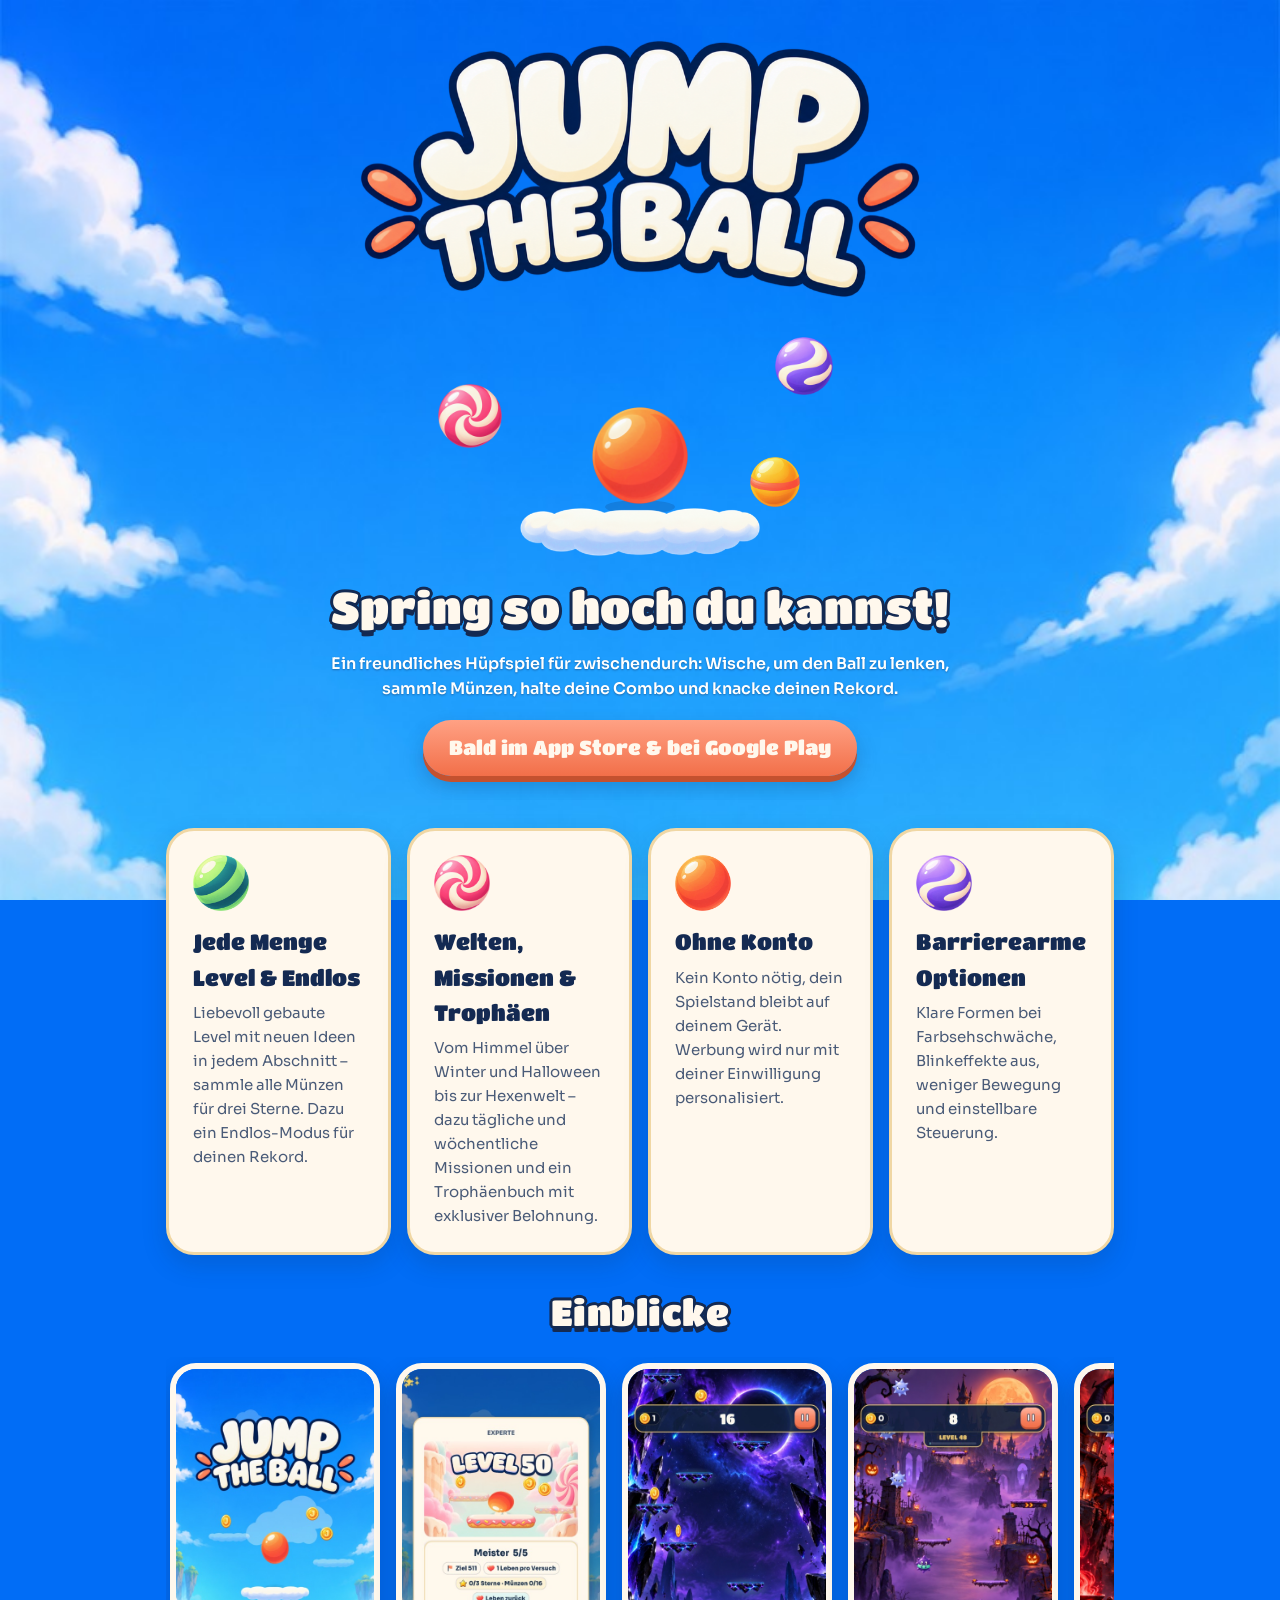
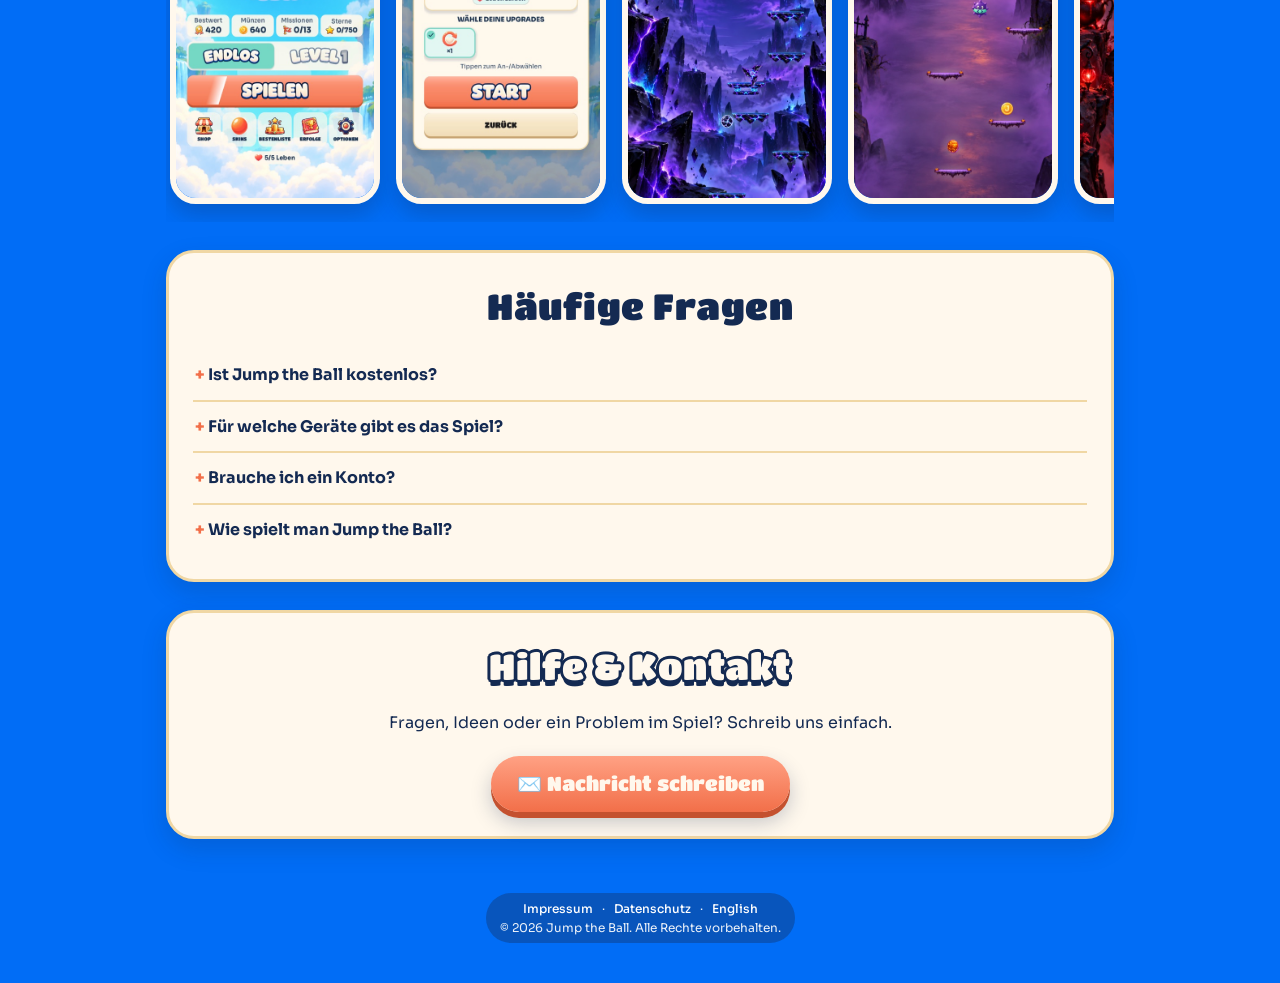
==== index.html @ e39ec304 "Hero zurück auf den bisherigen Aufbau (zentriert, springender Ball); neue Screenshots bleiben Co-Aut" ====
<!doctype html>
<html lang="de">
<head>
<meta charset="utf-8">
<meta name="viewport" content="width=device-width, initial-scale=1">
<title>Jump the Ball – Hüpfspiel für iPhone &amp; Android</title>
<meta name="description" content="Ein freundliches Hüpfspiel für zwischendurch: Wische, um den Ball zu lenken, sammle Münzen, halte deine Combo und knacke deinen Rekord.">
<link rel="canonical" href="https://jumptheball-game.github.io/">
<link rel="alternate" hreflang="de" href="https://jumptheball-game.github.io/">
<link rel="alternate" hreflang="en" href="https://jumptheball-game.github.io/en.html">
<link rel="alternate" hreflang="x-default" href="https://jumptheball-game.github.io/">
<meta property="og:type" content="website">
<meta property="og:site_name" content="Jump the Ball">
<meta property="og:title" content="Jump the Ball – Hüpfspiel für iPhone &amp; Android">
<meta property="og:description" content="Ein freundliches Hüpfspiel für zwischendurch: Wische, um den Ball zu lenken, sammle Münzen, halte deine Combo und knacke deinen Rekord.">
<meta property="og:url" content="https://jumptheball-game.github.io/">
<meta property="og:image" content="https://jumptheball-game.github.io/assets/img/og.jpg">
<meta property="og:image:width" content="1200">
<meta property="og:image:height" content="630">
<meta property="og:locale" content="de_DE">
<meta name="twitter:card" content="summary_large_image">
<meta name="theme-color" content="#016df6">
<link rel="icon" href="assets/img/app_icon.png?v=f6f01aa8">
<link rel="apple-touch-icon" href="assets/img/app_icon.png?v=f6f01aa8">
<link rel="stylesheet" href="style.css?v=b2a1a119">
<script type="application/ld+json">{"@context": "https://schema.org", "@type": "VideoGame", "name": "Jump the Ball", "url": "https://jumptheball-game.github.io/", "description": "Ein freundliches Hüpfspiel für zwischendurch: Wische, um den Ball zu lenken, sammle Münzen, halte deine Combo und knacke deinen Rekord.", "genre": ["Arcade", "Casual"], "gamePlatform": ["iOS", "Android"], "operatingSystem": "iOS, Android", "applicationCategory": "GameApplication", "inLanguage": ["de", "en"], "image": "https://jumptheball-game.github.io/assets/img/og.jpg", "screenshot": ["https://jumptheball-game.github.io/assets/img/shot_menu_de.jpg", "https://jumptheball-game.github.io/assets/img/shot_level50_de.jpg", "https://jumptheball-game.github.io/assets/img/shot_eclipse.jpg", "https://jumptheball-game.github.io/assets/img/shot_halloween.jpg"], "author": {"@type": "Person", "name": "Leonardo Kubina"}, "publisher": {"@type": "Organization", "name": "LKBX Design"}}</script>
</head>
<body>
<header class="hero wrap">
  <h1 class="logo-h1"><img class="logo" src="assets/img/logo.png?v=65925273" alt="Jump the Ball – Hüpfspiel für iPhone und Android" width="1774" height="887"></h1>
  <div class="stage" aria-hidden="true">
    <img class="side a" src="assets/img/ball_candy_swirl.png?v=4b911b70" alt="">
    <img class="side b" src="assets/img/ball_violet_trail.png?v=2c72253e" alt="">
    <img class="side c" src="assets/img/ball_amber_pulse.png?v=ecb5bb89" alt="">
    <div class="shadow"></div>
    <img class="cloud" src="assets/img/cloud.png?v=0c17f3fc" alt="">
    <img class="ball" src="assets/img/ball_main.png?v=ab202310" alt="">
  </div>
  <p class="title tagline">Spring so hoch du kannst!</p>
  <p class="lead">Ein freundliches Hüpfspiel für zwischendurch: Wische, um den Ball zu lenken, sammle Münzen, halte deine Combo und knacke deinen Rekord.</p>
  <span class="pill">Bald im App Store & bei Google Play</span>
</header>
<main class="wrap">
  <section class="grid"><div class="card feature"><img src="assets/img/ball_lime_stripe.png?v=39ee6ec3" alt=""><h3>Jede Menge Level &amp; Endlos</h3><p>Liebevoll gebaute Level mit neuen Ideen in jedem Abschnitt – sammle alle Münzen für drei Sterne. Dazu ein Endlos-Modus für deinen Rekord.</p></div>
<div class="card feature"><img src="assets/img/ball_candy_swirl.png?v=4b911b70" alt=""><h3>Welten, Missionen &amp; Trophäen</h3><p>Vom Himmel über Winter und Halloween bis zur Hexenwelt – dazu tägliche und wöchentliche Missionen und ein Trophäenbuch mit exklusiver Belohnung.</p></div>
<div class="card feature"><img src="assets/img/ball_main.png?v=ab202310" alt=""><h3>Ohne Konto</h3><p>Kein Konto nötig, dein Spielstand bleibt auf deinem Gerät. Werbung wird nur mit deiner Einwilligung personalisiert.</p></div>
<div class="card feature"><img src="assets/img/ball_violet_trail.png?v=2c72253e" alt=""><h3>Barrierearme Optionen</h3><p>Klare Formen bei Farbsehschwäche, Blinkeffekte aus, weniger Bewegung und einstellbare Steuerung.</p></div></section>
  <section>
    <h2 class="title section">Einblicke</h2>
    <div class="shots"><img src="assets/img/shot_menu_de.jpg?v=75be73e0" alt="Hauptmenü von Jump the Ball" width="600" height="1300" loading="lazy"><img src="assets/img/shot_level50_de.jpg?v=a298b278" alt="Levelstart von Level 50" width="600" height="1300" loading="lazy"><img src="assets/img/shot_eclipse.jpg?v=4fc7c97d" alt="Spielszene in der exklusiven Welt Eclipse Rift" width="600" height="1300" loading="lazy"><img src="assets/img/shot_halloween.jpg?v=01b32ede" alt="Spielszene in der Halloween-Welt" width="600" height="1300" loading="lazy"><img src="assets/img/shot_witches.jpg?v=4be6900a" alt="Spielszene in der roten Hexenwelt" width="600" height="1300" loading="lazy"><img src="assets/img/shot_winter.jpg?v=556f3ed7" alt="Spielszene in der Winterwelt" width="600" height="1300" loading="lazy"><img src="assets/img/shot_undead.jpg?v=ad8ba535" alt="Spielszene in der Untoten-Welt" width="600" height="1300" loading="lazy"><img src="assets/img/shot_missions.jpg?v=116a3b71" alt="Tägliche Missionen" width="600" height="1300" loading="lazy"><img src="assets/img/shot_logbook.jpg?v=fe67af4b" alt="Level-Logbuch mit Sternen" width="600" height="1300" loading="lazy"><img src="assets/img/shot_guide.jpg?v=48c9ea98" alt="Sprunghilfe markiert die nächste Plattform" width="600" height="1300" loading="lazy"><img src="assets/img/shot_trophies.jpg?v=7757ac87" alt="Trophäenbuch mit Eclipse-Rift-Belohnung" width="600" height="1300" loading="lazy"><img src="assets/img/shot_best_de.jpg?v=6ce18906" alt="Neuer Bestwert nach einer Runde" width="600" height="1300" loading="lazy"><img src="assets/img/shot_shop.jpg?v=553ab821" alt="Shop mit Welten" width="600" height="1300" loading="lazy"></div>
  </section>
  <section class="card faqs">
    <h2 class="title section dark">Häufige Fragen</h2>
    <details class="faq"><summary>Ist Jump the Ball kostenlos?</summary><p>Ja, das Spiel ist kostenlos spielbar. Es enthält Werbung und optionale In-App-Käufe (Münzpakete und „Werbung entfernen“). Alle Welten und Bälle lassen sich auch ohne Echtgeld freispielen.</p></details><details class="faq"><summary>Für welche Geräte gibt es das Spiel?</summary><p>Für iPhone und Android-Smartphones. Jump the Ball erscheint bald im App Store und bei Google Play.</p></details><details class="faq"><summary>Brauche ich ein Konto?</summary><p>Nein. Du spielst sofort los, dein Spielstand wird nur auf deinem Gerät gespeichert.</p></details><details class="faq"><summary>Wie spielt man Jump the Ball?</summary><p>Der Ball springt von selbst. Wische nach links oder rechts, um ihn zu lenken, sammle Münzen für deine Combo und weiche Hindernissen aus – in 250 Leveln oder im Endlosmodus.</p></details>
  </section>
  <section class="card support">
    <h2 class="title section">Hilfe & Kontakt</h2>
    <p>Fragen, Ideen oder ein Problem im Spiel? Schreib uns einfach.</p><a class="pill mailbtn" href="impressum.html" data-u="ngisedxbkl" data-d="moc.liamg" data-s="Jump the Ball – Support" data-b="Hallo,

mein Anliegen:


Gerät / iOS- oder Android-Version:
Spielversion (Einstellungen):
">✉️ Nachricht schreiben</a><script>document.querySelectorAll('.mailbtn').forEach(function(a){a.addEventListener('click',function(e){e.preventDefault();var r=function(x){return x.split('').reverse().join('')};location.href='mailto:'+r(a.dataset.u)+'@'+r(a.dataset.d)+'?subject='+encodeURIComponent(a.dataset.s)+'&body='+encodeURIComponent(a.dataset.b);});});</script>
  </section>
</main>
<footer><span class="legal-links">
  <a href="impressum.html">Impressum</a> · <a href="datenschutz.html">Datenschutz</a> · <a href="en.html">English</a>
  <br>© 2026 Jump the Ball. Alle Rechte vorbehalten.
</span></footer>
</body>
</html>
---- style.css ----
@font-face { font-family: "Titan One"; src: url("assets/fonts/TitanOne-Regular.ttf") format("truetype"); font-display: swap; }
@font-face { font-family: "Sora"; src: url("assets/fonts/Sora-Variable.ttf") format("truetype"); font-weight: 100 800; font-display: swap; }
:root {
  --navy: #142a52; --navy-soft: #4a5b78; --cream: #fff8ed; --cream-2: #fbefd6;
  --coral: #f26f49; --coral-light: #ffa184; --gold: #f5c542; --mint: #4fc6b0;
  --edge: #f0d7a4; --sky-top: #016df6; --sky-bottom: #31bdfd;
}
* { box-sizing: border-box; }
html { scroll-behavior: smooth; }
body { margin: 0; font-family: "Sora", system-ui, sans-serif; color: var(--navy); line-height: 1.6;
  background: var(--sky-top) url("assets/img/sky.jpg") center top / cover fixed; }
a { color: var(--coral); }
.wrap { max-width: 980px; margin: 0 auto; padding: 0 16px; }
.title { font-family: "Titan One", sans-serif; font-weight: 400; color: var(--cream); letter-spacing: .5px;
  -webkit-text-stroke: 0; text-shadow: 0 3px 0 var(--navy), 3px 0 0 var(--navy), -3px 0 0 var(--navy), 0 -3px 0 var(--navy),
  2px 2px 0 var(--navy), -2px 2px 0 var(--navy), 2px -2px 0 var(--navy), -2px -2px 0 var(--navy), 0 6px 0 var(--navy); }
/* Hero */
.hero { text-align: center; padding: 40px 0 24px; position: relative; overflow: hidden; }
.hero .logo { width: min(560px, 88vw); height: auto; display: block; margin: 0 auto; animation: breathe 4s ease-in-out infinite; }
.stage { position: relative; height: 260px; margin: 8px auto 0; width: min(420px, 90vw); }
.stage .ball { position: absolute; left: 50%; bottom: 62px; width: 96px; margin-left: -48px; animation: bounce .9s cubic-bezier(.3,0,.7,1) infinite alternate; }
.stage .cloud { position: absolute; left: 50%; bottom: 10px; width: 240px; margin-left: -120px; }
.stage .shadow { position: absolute; left: 50%; bottom: 52px; width: 70px; height: 14px; margin-left: -35px; border-radius: 50%; background: rgba(20,42,82,.18); animation: shadow .9s cubic-bezier(.3,0,.7,1) infinite alternate; }
.stage .coin, .stage .side { position: absolute; }
.stage .side.a { left: 2%; top: 30%; width: 64px; animation: float 3.2s ease-in-out infinite; }
.stage .side.b { right: 4%; top: 12%; width: 58px; animation: float 3.8s ease-in-out infinite .6s; }
.stage .side.c { right: 12%; top: 58%; width: 50px; animation: float 3.5s ease-in-out infinite 1.1s; }
.tagline { font-size: clamp(28px, 6vw, 44px); margin: 6px 0 4px; }
.lead { max-width: 620px; margin: 8px auto 18px; color: #fff; font-weight: 600; text-shadow: 0 1px 2px rgba(20,42,82,.45); }
.pill { display: inline-block; background: linear-gradient(#ffa184, #f26f49); color: var(--cream); font-family: "Titan One"; font-size: 20px;
  padding: 12px 26px; border-radius: 999px; box-shadow: 0 6px 0 #c4512f, 0 10px 20px rgba(20,42,82,.25); }
/* Cards */
.card { background: var(--cream); border: 3px solid var(--edge); border-radius: 28px; box-shadow: 0 10px 24px rgba(20,42,82,.18); padding: 24px; }
section { margin: 28px 0; }
h2.section { text-align: center; font-size: clamp(26px, 5vw, 36px); margin: 0 0 16px; }
.grid { display: grid; gap: 16px; grid-template-columns: repeat(auto-fit, minmax(210px, 1fr)); }
.feature h3 { font-family: "Titan One"; font-weight: 400; margin: 6px 0 6px; font-size: 22px; }
.feature img { width: 56px; height: 56px; object-fit: contain; }
.feature p { margin: 0; color: var(--navy-soft); font-size: 15px; }
.shots { display: flex; gap: 16px; overflow-x: auto; padding: 6px 4px 18px; scroll-snap-type: x mandatory; }
.shots img { width: 210px; height: auto; border-radius: 26px; border: 6px solid var(--cream); box-shadow: 0 10px 22px rgba(20,42,82,.28); scroll-snap-align: center; flex: 0 0 auto; }
.support { text-align: center; }
.logo-h1 { margin: 0; line-height: 0; }
.faqs { margin-top: 18px; }
.faqs .title.dark { color: var(--navy); text-shadow: none; -webkit-text-stroke: 0; }
.faq { border-top: 2px solid var(--edge); padding: 12px 2px; }
.faq:first-of-type { border-top: 0; }
.faq summary { cursor: pointer; font-weight: 700; color: var(--navy); list-style: none; }
.faq summary::-webkit-details-marker { display: none; }
.faq summary::before { content: "+ "; color: var(--coral); font-weight: 800; }
.faq[open] summary::before { content: "– "; }
.faq p { margin: 8px 0 0; color: var(--navy-soft); font-size: 15px; }
.support a.mailbtn { text-decoration: none; margin-top: 4px; cursor: pointer; }
/* Legal links: small and calm, but always readable (§ 5 DDG: easy to find). */
footer { text-align: center; padding: 26px 0 40px; font-size: 12px; }
footer .legal-links { display: inline-block; background: rgba(20,42,82,.35); color: rgba(255,255,255,.92); padding: 6px 14px; border-radius: 999px; }
footer a { color: #fff; font-weight: 500; margin: 0 6px; text-decoration: none; }
footer a:hover { text-decoration: underline; }
/* Legal pages */
.legal { max-width: 760px; margin: 28px auto; }
.legal h1 { font-family: "Titan One"; font-weight: 400; font-size: clamp(24px, 6.4vw, 40px); margin: 0 0 12px; overflow-wrap: anywhere; hyphens: auto; }
.legal h2 { font-size: 19px; margin: 22px 0 6px; }
.legal p { margin: 0 0 12px; overflow-wrap: anywhere; }
.legal mark { background: #ffe0d6; color: #b3381b; padding: 0 4px; border-radius: 6px; }
.legal .part { font-family: "Titan One"; font-weight: 400; font-size: 24px; margin: 30px 0 4px; color: var(--coral); }
.topbar { display: flex; align-items: center; justify-content: space-between; padding: 16px 0; }
.topbar img { width: 150px; height: auto; }
.topbar a.home { background: var(--cream); color: var(--navy); text-decoration: none; font-weight: 700; padding: 8px 16px; border-radius: 999px; border: 2px solid var(--edge); }
@keyframes bounce { from { transform: translateY(0) scale(1.08, .9); } 12% { transform: translateY(-8px) scale(1,1); } to { transform: translateY(-120px); } }
@keyframes shadow { from { transform: scale(1); opacity: 1; } to { transform: scale(.55); opacity: .45; } }
@keyframes float { 0%,100% { transform: translateY(0) rotate(-4deg); } 50% { transform: translateY(-12px) rotate(4deg); } }
@keyframes breathe { 0%,100% { transform: scale(1) rotate(-.6deg); } 50% { transform: scale(1.02) rotate(.6deg); } }
@media (prefers-reduced-motion: reduce) { *, *::before, *::after { animation: none !important; scroll-behavior: auto !important; } }
@media (max-width: 520px) { .pill { font-size: 16px; padding: 10px 18px; } .stage { height: 220px; } .stage .ball { width: 80px; margin-left: -40px; } .card { padding: 18px; border-radius: 22px; } .shots img { width: 170px; } }
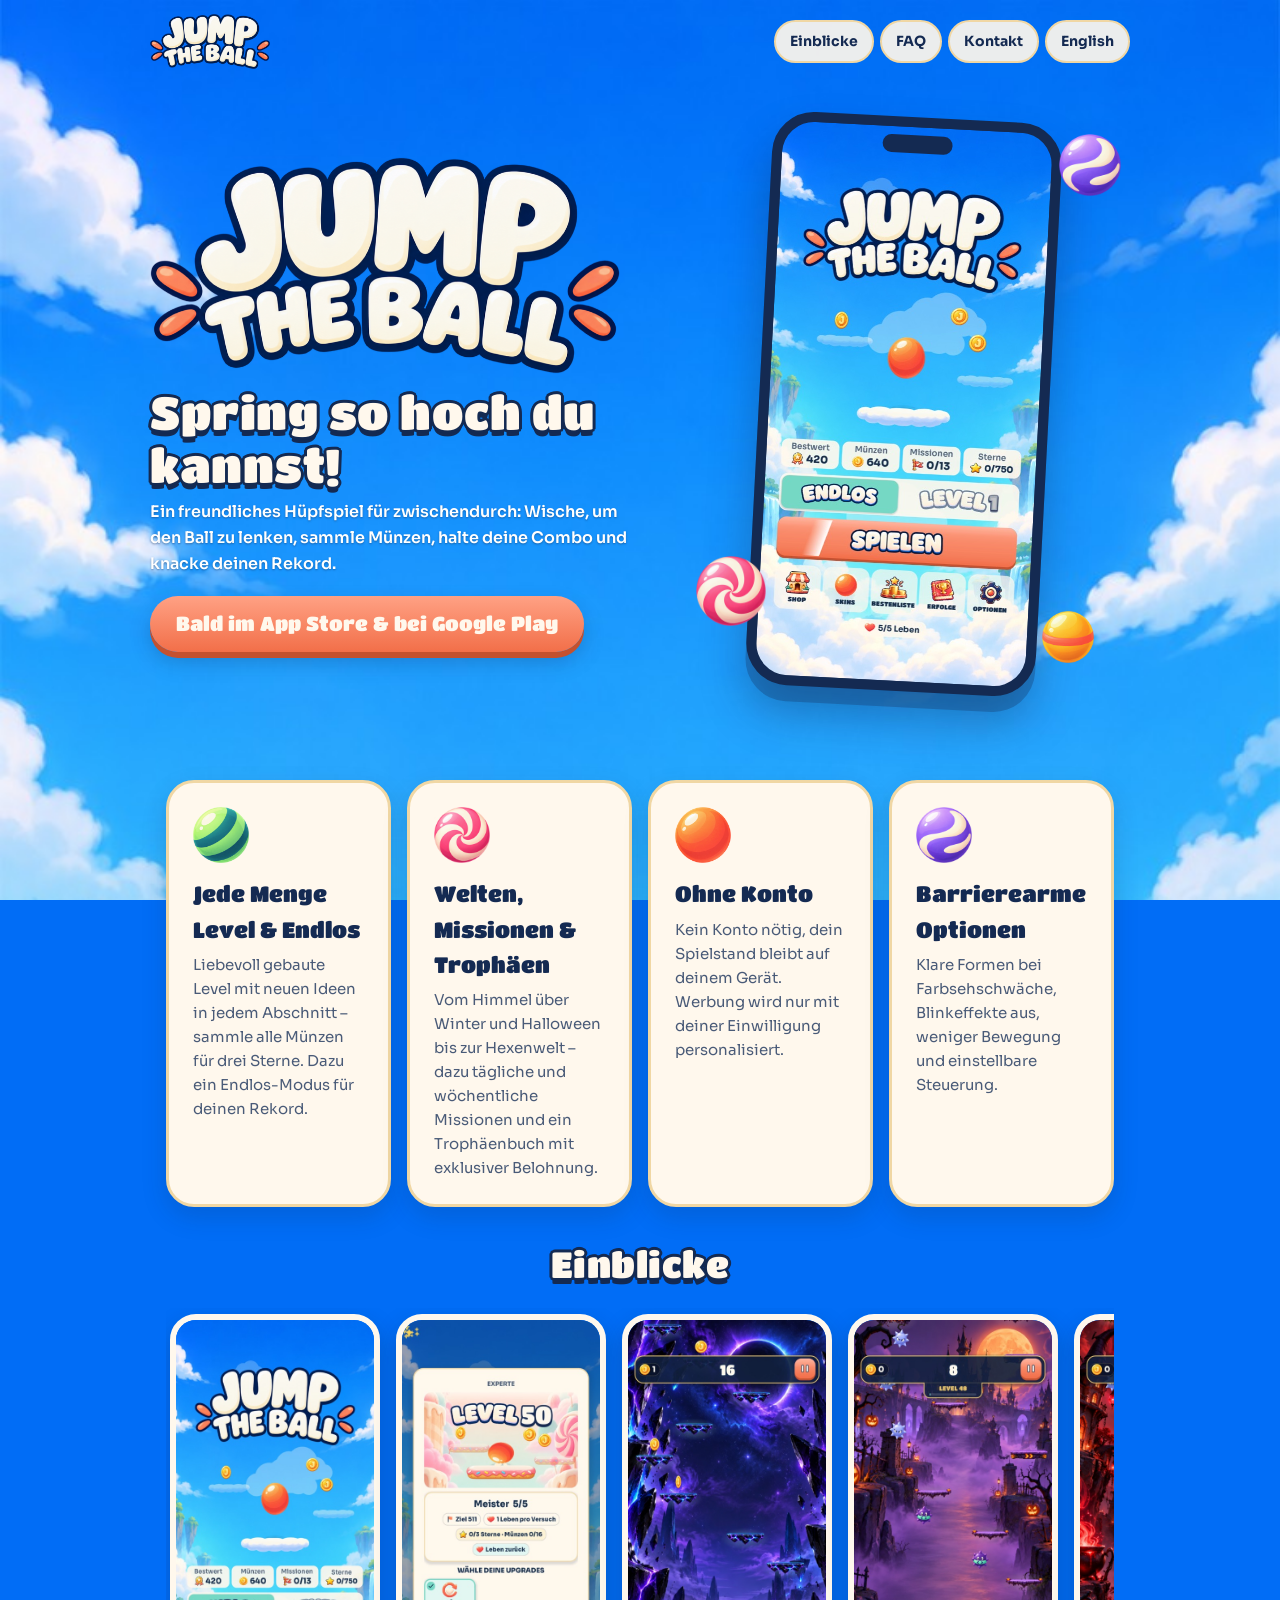
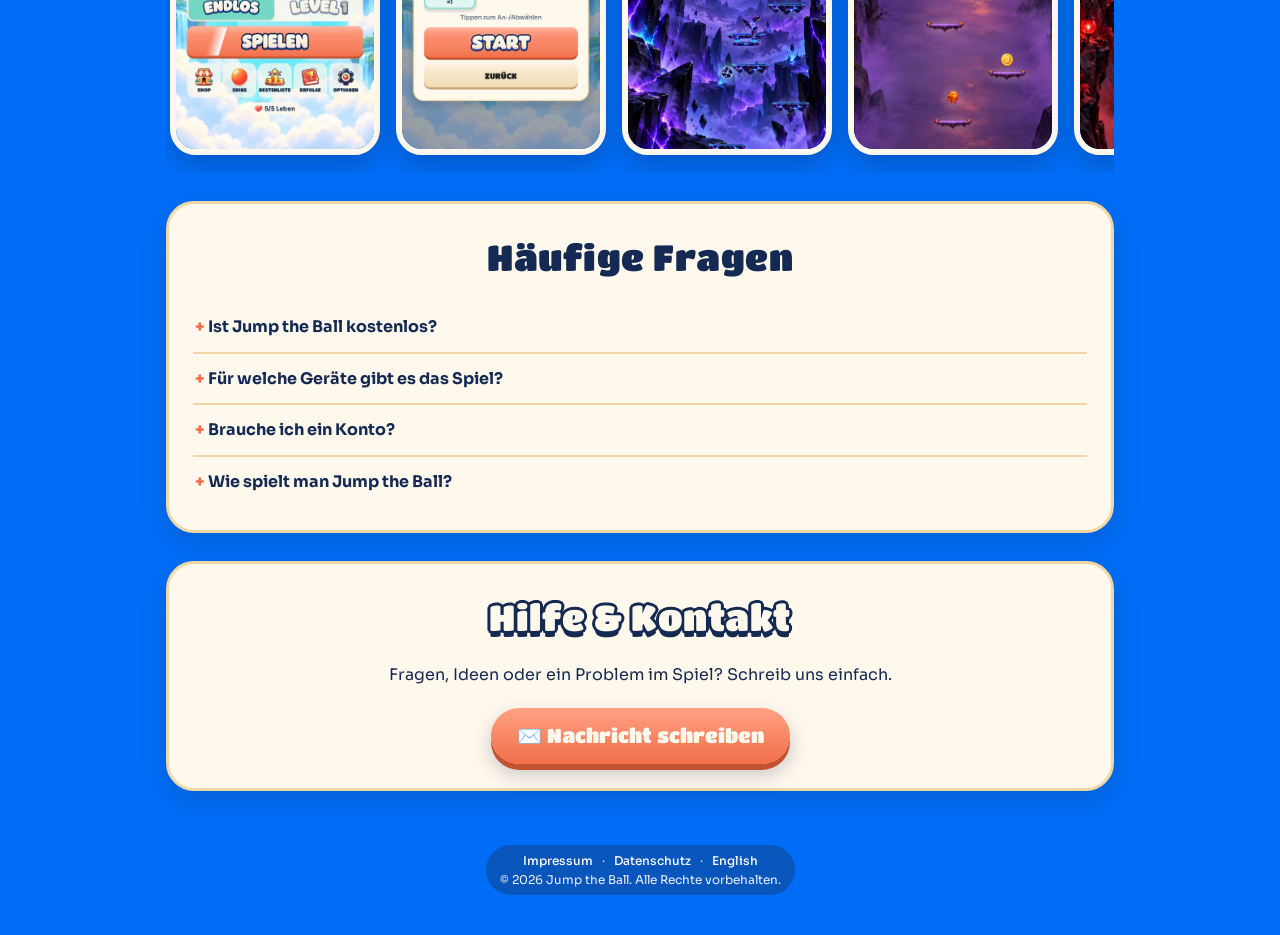
==== commit 3f83719d: "Revert "Hero zurück auf den bisherigen Aufbau (zentriert, springender Ball); neue Screenshots bleibe" ====
--- a/index.html
+++ b/index.html
@@ -22,38 +22,42 @@
 <meta name="theme-color" content="#016df6">
 <link rel="icon" href="assets/img/app_icon.png?v=f6f01aa8">
 <link rel="apple-touch-icon" href="assets/img/app_icon.png?v=f6f01aa8">
-<link rel="stylesheet" href="style.css?v=b2a1a119">
+<link rel="stylesheet" href="style.css?v=7458782d">
 <script type="application/ld+json">{"@context": "https://schema.org", "@type": "VideoGame", "name": "Jump the Ball", "url": "https://jumptheball-game.github.io/", "description": "Ein freundliches Hüpfspiel für zwischendurch: Wische, um den Ball zu lenken, sammle Münzen, halte deine Combo und knacke deinen Rekord.", "genre": ["Arcade", "Casual"], "gamePlatform": ["iOS", "Android"], "operatingSystem": "iOS, Android", "applicationCategory": "GameApplication", "inLanguage": ["de", "en"], "image": "https://jumptheball-game.github.io/assets/img/og.jpg", "screenshot": ["https://jumptheball-game.github.io/assets/img/shot_menu_de.jpg", "https://jumptheball-game.github.io/assets/img/shot_level50_de.jpg", "https://jumptheball-game.github.io/assets/img/shot_eclipse.jpg", "https://jumptheball-game.github.io/assets/img/shot_halloween.jpg"], "author": {"@type": "Person", "name": "Leonardo Kubina"}, "publisher": {"@type": "Organization", "name": "LKBX Design"}}</script>
 </head>
 <body>
+<nav class="nav wrap" aria-label="Navigation">
+  <a class="brand" href="index.html"><img src="assets/img/logo.png?v=65925273" alt="Jump the Ball"></a>
+  <div class="links"><a href="#einblicke">Einblicke</a><a href="#faq">FAQ</a><a href="#kontakt">Kontakt</a><a href="en.html" hreflang="en">English</a></div>
+</nav>
 <header class="hero wrap">
-  <h1 class="logo-h1"><img class="logo" src="assets/img/logo.png?v=65925273" alt="Jump the Ball – Hüpfspiel für iPhone und Android" width="1774" height="887"></h1>
-  <div class="stage" aria-hidden="true">
+  <div class="copy">
+    <h1 class="logo-h1"><img class="logo" src="assets/img/logo.png?v=65925273" alt="Jump the Ball – Hüpfspiel für iPhone und Android" width="1774" height="887"></h1>
+    <p class="title tagline">Spring so hoch du kannst!</p>
+    <p class="lead">Ein freundliches Hüpfspiel für zwischendurch: Wische, um den Ball zu lenken, sammle Münzen, halte deine Combo und knacke deinen Rekord.</p>
+    <div class="pills"><span class="pill">Bald im App Store & bei Google Play</span></div>
+  </div>
+  <div class="phonewrap">
     <img class="side a" src="assets/img/ball_candy_swirl.png?v=4b911b70" alt="">
     <img class="side b" src="assets/img/ball_violet_trail.png?v=2c72253e" alt="">
     <img class="side c" src="assets/img/ball_amber_pulse.png?v=ecb5bb89" alt="">
-    <div class="shadow"></div>
-    <img class="cloud" src="assets/img/cloud.png?v=0c17f3fc" alt="">
-    <img class="ball" src="assets/img/ball_main.png?v=ab202310" alt="">
+    <div class="phone"><img src="assets/img/shot_menu_de.jpg?v=75be73e0" alt="Hauptmenü von Jump the Ball" width="487" height="1000"></div>
   </div>
-  <p class="title tagline">Spring so hoch du kannst!</p>
-  <p class="lead">Ein freundliches Hüpfspiel für zwischendurch: Wische, um den Ball zu lenken, sammle Münzen, halte deine Combo und knacke deinen Rekord.</p>
-  <span class="pill">Bald im App Store & bei Google Play</span>
 </header>
 <main class="wrap">
   <section class="grid"><div class="card feature"><img src="assets/img/ball_lime_stripe.png?v=39ee6ec3" alt=""><h3>Jede Menge Level &amp; Endlos</h3><p>Liebevoll gebaute Level mit neuen Ideen in jedem Abschnitt – sammle alle Münzen für drei Sterne. Dazu ein Endlos-Modus für deinen Rekord.</p></div>
 <div class="card feature"><img src="assets/img/ball_candy_swirl.png?v=4b911b70" alt=""><h3>Welten, Missionen &amp; Trophäen</h3><p>Vom Himmel über Winter und Halloween bis zur Hexenwelt – dazu tägliche und wöchentliche Missionen und ein Trophäenbuch mit exklusiver Belohnung.</p></div>
 <div class="card feature"><img src="assets/img/ball_main.png?v=ab202310" alt=""><h3>Ohne Konto</h3><p>Kein Konto nötig, dein Spielstand bleibt auf deinem Gerät. Werbung wird nur mit deiner Einwilligung personalisiert.</p></div>
 <div class="card feature"><img src="assets/img/ball_violet_trail.png?v=2c72253e" alt=""><h3>Barrierearme Optionen</h3><p>Klare Formen bei Farbsehschwäche, Blinkeffekte aus, weniger Bewegung und einstellbare Steuerung.</p></div></section>
-  <section>
+  <section id="einblicke">
     <h2 class="title section">Einblicke</h2>
     <div class="shots"><img src="assets/img/shot_menu_de.jpg?v=75be73e0" alt="Hauptmenü von Jump the Ball" width="600" height="1300" loading="lazy"><img src="assets/img/shot_level50_de.jpg?v=a298b278" alt="Levelstart von Level 50" width="600" height="1300" loading="lazy"><img src="assets/img/shot_eclipse.jpg?v=4fc7c97d" alt="Spielszene in der exklusiven Welt Eclipse Rift" width="600" height="1300" loading="lazy"><img src="assets/img/shot_halloween.jpg?v=01b32ede" alt="Spielszene in der Halloween-Welt" width="600" height="1300" loading="lazy"><img src="assets/img/shot_witches.jpg?v=4be6900a" alt="Spielszene in der roten Hexenwelt" width="600" height="1300" loading="lazy"><img src="assets/img/shot_winter.jpg?v=556f3ed7" alt="Spielszene in der Winterwelt" width="600" height="1300" loading="lazy"><img src="assets/img/shot_undead.jpg?v=ad8ba535" alt="Spielszene in der Untoten-Welt" width="600" height="1300" loading="lazy"><img src="assets/img/shot_missions.jpg?v=116a3b71" alt="Tägliche Missionen" width="600" height="1300" loading="lazy"><img src="assets/img/shot_logbook.jpg?v=fe67af4b" alt="Level-Logbuch mit Sternen" width="600" height="1300" loading="lazy"><img src="assets/img/shot_guide.jpg?v=48c9ea98" alt="Sprunghilfe markiert die nächste Plattform" width="600" height="1300" loading="lazy"><img src="assets/img/shot_trophies.jpg?v=7757ac87" alt="Trophäenbuch mit Eclipse-Rift-Belohnung" width="600" height="1300" loading="lazy"><img src="assets/img/shot_best_de.jpg?v=6ce18906" alt="Neuer Bestwert nach einer Runde" width="600" height="1300" loading="lazy"><img src="assets/img/shot_shop.jpg?v=553ab821" alt="Shop mit Welten" width="600" height="1300" loading="lazy"></div>
   </section>
-  <section class="card faqs">
+  <section id="faq" class="card faqs">
     <h2 class="title section dark">Häufige Fragen</h2>
     <details class="faq"><summary>Ist Jump the Ball kostenlos?</summary><p>Ja, das Spiel ist kostenlos spielbar. Es enthält Werbung und optionale In-App-Käufe (Münzpakete und „Werbung entfernen“). Alle Welten und Bälle lassen sich auch ohne Echtgeld freispielen.</p></details><details class="faq"><summary>Für welche Geräte gibt es das Spiel?</summary><p>Für iPhone und Android-Smartphones. Jump the Ball erscheint bald im App Store und bei Google Play.</p></details><details class="faq"><summary>Brauche ich ein Konto?</summary><p>Nein. Du spielst sofort los, dein Spielstand wird nur auf deinem Gerät gespeichert.</p></details><details class="faq"><summary>Wie spielt man Jump the Ball?</summary><p>Der Ball springt von selbst. Wische nach links oder rechts, um ihn zu lenken, sammle Münzen für deine Combo und weiche Hindernissen aus – in 250 Leveln oder im Endlosmodus.</p></details>
   </section>
-  <section class="card support">
+  <section id="kontakt" class="card support">
     <h2 class="title section">Hilfe & Kontakt</h2>
     <p>Fragen, Ideen oder ein Problem im Spiel? Schreib uns einfach.</p><a class="pill mailbtn" href="impressum.html" data-u="ngisedxbkl" data-d="moc.liamg" data-s="Jump the Ball – Support" data-b="Hallo,
 
--- a/style.css
+++ b/style.css
@@ -14,19 +14,27 @@
 .title { font-family: "Titan One", sans-serif; font-weight: 400; color: var(--cream); letter-spacing: .5px;
   -webkit-text-stroke: 0; text-shadow: 0 3px 0 var(--navy), 3px 0 0 var(--navy), -3px 0 0 var(--navy), 0 -3px 0 var(--navy),
   2px 2px 0 var(--navy), -2px 2px 0 var(--navy), 2px -2px 0 var(--navy), -2px -2px 0 var(--navy), 0 6px 0 var(--navy); }
-/* Hero */
-.hero { text-align: center; padding: 40px 0 24px; position: relative; overflow: hidden; }
-.hero .logo { width: min(560px, 88vw); height: auto; display: block; margin: 0 auto; animation: breathe 4s ease-in-out infinite; }
-.stage { position: relative; height: 260px; margin: 8px auto 0; width: min(420px, 90vw); }
-.stage .ball { position: absolute; left: 50%; bottom: 62px; width: 96px; margin-left: -48px; animation: bounce .9s cubic-bezier(.3,0,.7,1) infinite alternate; }
-.stage .cloud { position: absolute; left: 50%; bottom: 10px; width: 240px; margin-left: -120px; }
-.stage .shadow { position: absolute; left: 50%; bottom: 52px; width: 70px; height: 14px; margin-left: -35px; border-radius: 50%; background: rgba(20,42,82,.18); animation: shadow .9s cubic-bezier(.3,0,.7,1) infinite alternate; }
-.stage .coin, .stage .side { position: absolute; }
-.stage .side.a { left: 2%; top: 30%; width: 64px; animation: float 3.2s ease-in-out infinite; }
-.stage .side.b { right: 4%; top: 12%; width: 58px; animation: float 3.8s ease-in-out infinite .6s; }
-.stage .side.c { right: 12%; top: 58%; width: 50px; animation: float 3.5s ease-in-out infinite 1.1s; }
-.tagline { font-size: clamp(28px, 6vw, 44px); margin: 6px 0 4px; }
-.lead { max-width: 620px; margin: 8px auto 18px; color: #fff; font-weight: 600; text-shadow: 0 1px 2px rgba(20,42,82,.45); }
+/* Top bar */
+.nav { display: flex; align-items: center; justify-content: space-between; gap: 12px; padding: 14px 0 0; }
+.nav .brand img { width: 120px; height: auto; display: block; }
+.nav .links { display: flex; gap: 6px; flex-wrap: wrap; justify-content: flex-end; }
+.nav .links a { background: rgba(255,248,237,.92); color: var(--navy); text-decoration: none; font-weight: 700; font-size: 14px; padding: 8px 14px; border-radius: 999px; border: 2px solid var(--edge); }
+.nav .links a:hover { background: #fff; }
+/* Hero: text left, phone mockup right (stacked on small screens) */
+.hero { display: grid; grid-template-columns: 1.05fr .95fr; gap: 28px; align-items: center; text-align: left; padding: 28px 0 40px; position: relative; }
+.hero .logo { width: min(470px, 100%); height: auto; display: block; margin: 0; animation: breathe 4s ease-in-out infinite; }
+.hero .pills { display: flex; gap: 10px; flex-wrap: wrap; align-items: center; }
+.phonewrap { position: relative; display: flex; justify-content: center; padding: 20px 0; }
+.phone { position: relative; width: min(290px, 70vw); background: var(--navy); border: 10px solid var(--navy); border-radius: 42px; transform: rotate(3deg);
+  box-shadow: 0 16px 0 rgba(20,42,82,.28), 0 28px 44px rgba(20,42,82,.35); }
+.phone::before { content: ""; position: absolute; top: 8px; left: 50%; width: 70px; height: 18px; margin-left: -35px; background: var(--navy); border-radius: 12px; z-index: 2; }
+.phone img { display: block; width: 100%; height: auto; border-radius: 32px; }
+.phonewrap .side { position: absolute; z-index: 3; }
+.phonewrap .side.a { left: 4%; bottom: 14%; width: 70px; animation: float 3.4s ease-in-out infinite; }
+.phonewrap .side.b { right: 2%; top: 6%; width: 62px; animation: float 3.9s ease-in-out infinite .6s; }
+.phonewrap .side.c { right: 8%; bottom: 8%; width: 52px; animation: float 3.6s ease-in-out infinite 1.1s; }
+.tagline { font-size: clamp(28px, 5.4vw, 46px); margin: 12px 0 4px; line-height: 1.15; }
+.lead { max-width: 540px; margin: 8px 0 20px; color: #fff; font-weight: 600; text-shadow: 0 1px 2px rgba(20,42,82,.45); }
 .pill { display: inline-block; background: linear-gradient(#ffa184, #f26f49); color: var(--cream); font-family: "Titan One"; font-size: 20px;
   padding: 12px 26px; border-radius: 999px; box-shadow: 0 6px 0 #c4512f, 0 10px 20px rgba(20,42,82,.25); }
 /* Cards */
@@ -71,4 +79,5 @@
 @keyframes float { 0%,100% { transform: translateY(0) rotate(-4deg); } 50% { transform: translateY(-12px) rotate(4deg); } }
 @keyframes breathe { 0%,100% { transform: scale(1) rotate(-.6deg); } 50% { transform: scale(1.02) rotate(.6deg); } }
 @media (prefers-reduced-motion: reduce) { *, *::before, *::after { animation: none !important; scroll-behavior: auto !important; } }
-@media (max-width: 520px) { .pill { font-size: 16px; padding: 10px 18px; } .stage { height: 220px; } .stage .ball { width: 80px; margin-left: -40px; } .card { padding: 18px; border-radius: 22px; } .shots img { width: 170px; } }
+@media (max-width: 760px) { .hero { grid-template-columns: 1fr; text-align: center; } .hero .logo { margin: 0 auto; } .hero .lead { margin: 8px auto 20px; } .hero .pills { justify-content: center; } .nav .links a:nth-child(3) { display: none; } }
+@media (max-width: 520px) { .pill { font-size: 16px; padding: 10px 18px; } .nav .brand img { width: 96px; } .nav .links a { font-size: 13px; padding: 7px 10px; } .card { padding: 18px; border-radius: 22px; } .shots img { width: 170px; } }
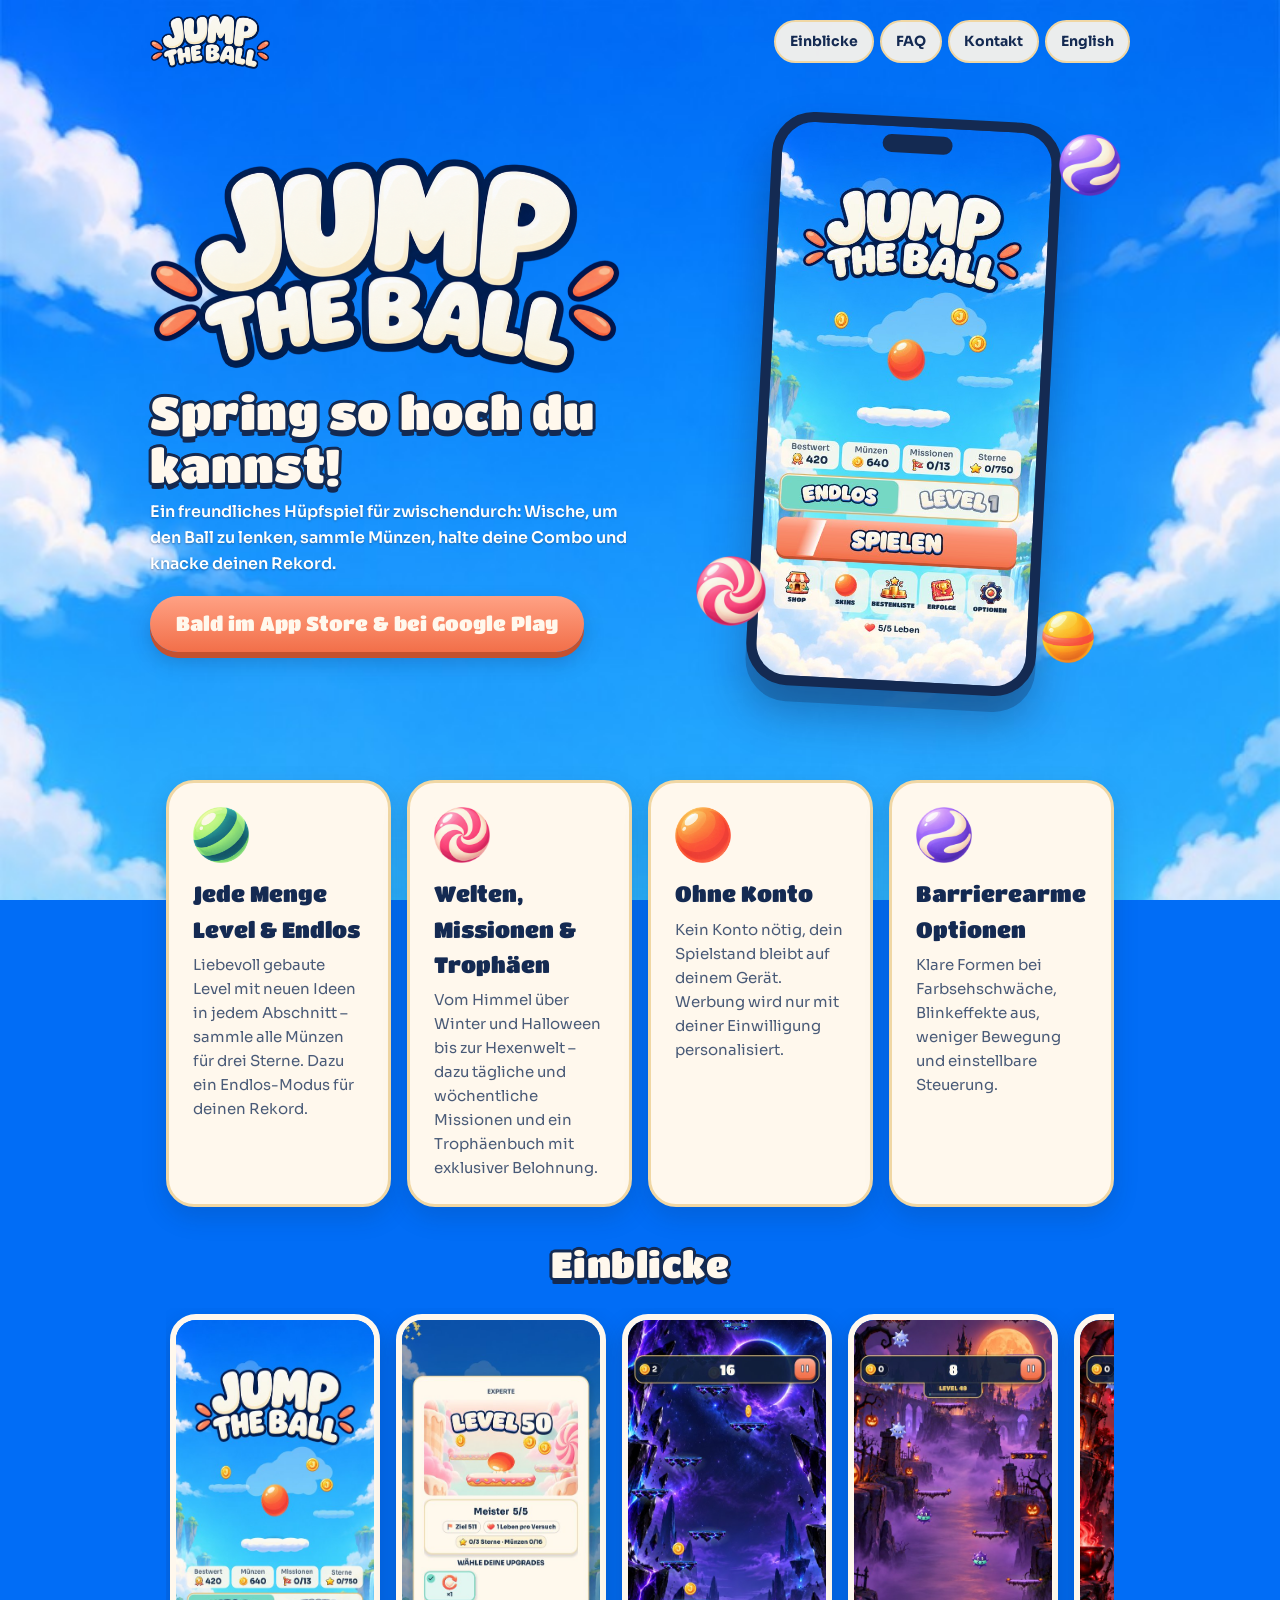
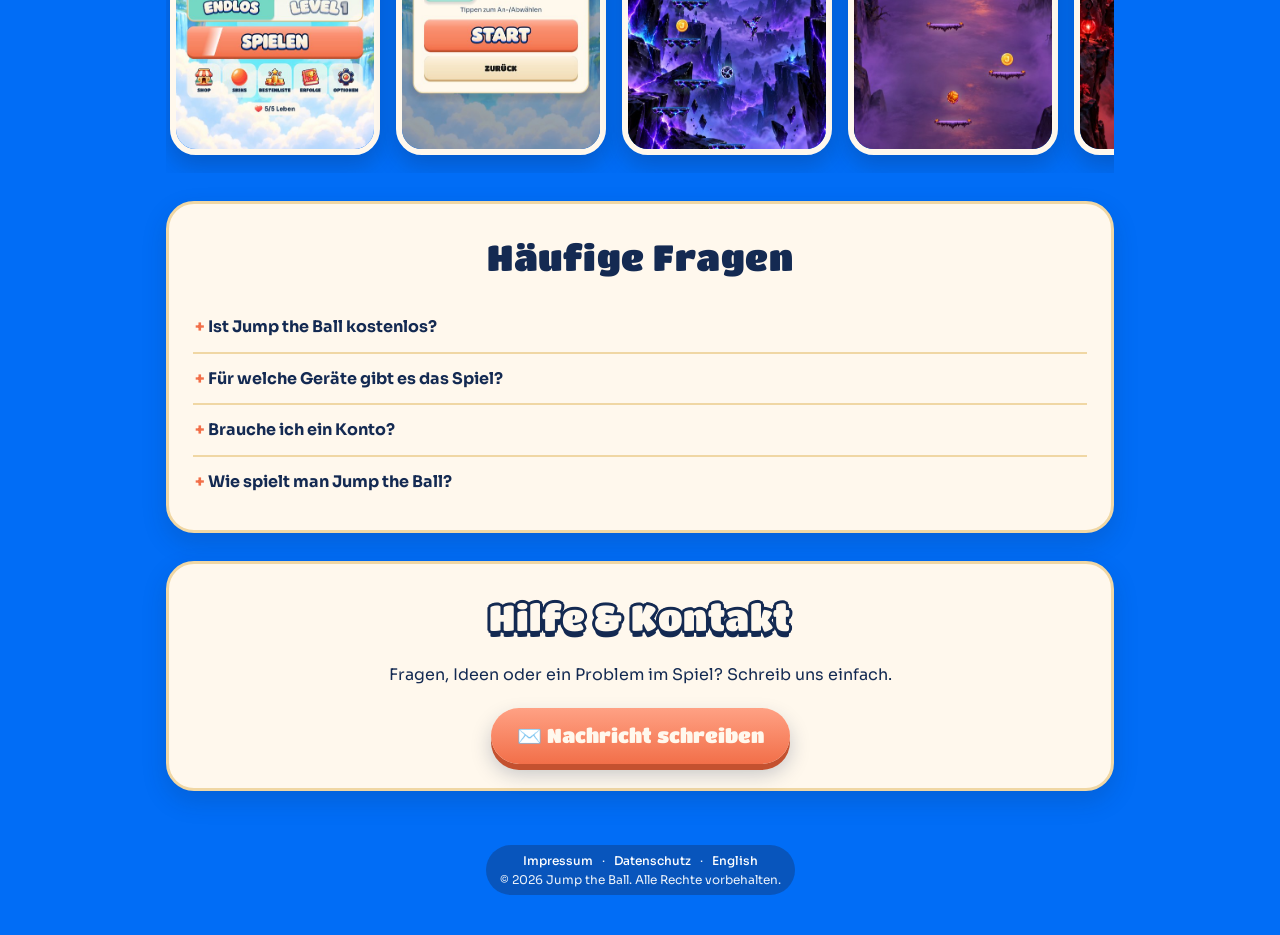
==== commit d709a4e0: "Website: Screenshots mit aktuellem Spielstand (neue Menüs, Goldrand, Einstellungen)" ====
--- a/index.html
+++ b/index.html
@@ -22,7 +22,7 @@
 <meta name="theme-color" content="#016df6">
 <link rel="icon" href="assets/img/app_icon.png?v=f6f01aa8">
 <link rel="apple-touch-icon" href="assets/img/app_icon.png?v=f6f01aa8">
-<link rel="stylesheet" href="style.css?v=7458782d">
+<link rel="stylesheet" href="style.css?v=b2a1a119">
 <script type="application/ld+json">{"@context": "https://schema.org", "@type": "VideoGame", "name": "Jump the Ball", "url": "https://jumptheball-game.github.io/", "description": "Ein freundliches Hüpfspiel für zwischendurch: Wische, um den Ball zu lenken, sammle Münzen, halte deine Combo und knacke deinen Rekord.", "genre": ["Arcade", "Casual"], "gamePlatform": ["iOS", "Android"], "operatingSystem": "iOS, Android", "applicationCategory": "GameApplication", "inLanguage": ["de", "en"], "image": "https://jumptheball-game.github.io/assets/img/og.jpg", "screenshot": ["https://jumptheball-game.github.io/assets/img/shot_menu_de.jpg", "https://jumptheball-game.github.io/assets/img/shot_level50_de.jpg", "https://jumptheball-game.github.io/assets/img/shot_eclipse.jpg", "https://jumptheball-game.github.io/assets/img/shot_halloween.jpg"], "author": {"@type": "Person", "name": "Leonardo Kubina"}, "publisher": {"@type": "Organization", "name": "LKBX Design"}}</script>
 </head>
 <body>
@@ -41,7 +41,7 @@
     <img class="side a" src="assets/img/ball_candy_swirl.png?v=4b911b70" alt="">
     <img class="side b" src="assets/img/ball_violet_trail.png?v=2c72253e" alt="">
     <img class="side c" src="assets/img/ball_amber_pulse.png?v=ecb5bb89" alt="">
-    <div class="phone"><img src="assets/img/shot_menu_de.jpg?v=75be73e0" alt="Hauptmenü von Jump the Ball" width="487" height="1000"></div>
+    <div class="phone"><img src="assets/img/shot_menu_de.jpg?v=41128360" alt="Hauptmenü von Jump the Ball" width="487" height="1000"></div>
   </div>
 </header>
 <main class="wrap">
@@ -51,7 +51,7 @@
 <div class="card feature"><img src="assets/img/ball_violet_trail.png?v=2c72253e" alt=""><h3>Barrierearme Optionen</h3><p>Klare Formen bei Farbsehschwäche, Blinkeffekte aus, weniger Bewegung und einstellbare Steuerung.</p></div></section>
   <section id="einblicke">
     <h2 class="title section">Einblicke</h2>
-    <div class="shots"><img src="assets/img/shot_menu_de.jpg?v=75be73e0" alt="Hauptmenü von Jump the Ball" width="600" height="1300" loading="lazy"><img src="assets/img/shot_level50_de.jpg?v=a298b278" alt="Levelstart von Level 50" width="600" height="1300" loading="lazy"><img src="assets/img/shot_eclipse.jpg?v=4fc7c97d" alt="Spielszene in der exklusiven Welt Eclipse Rift" width="600" height="1300" loading="lazy"><img src="assets/img/shot_halloween.jpg?v=01b32ede" alt="Spielszene in der Halloween-Welt" width="600" height="1300" loading="lazy"><img src="assets/img/shot_witches.jpg?v=4be6900a" alt="Spielszene in der roten Hexenwelt" width="600" height="1300" loading="lazy"><img src="assets/img/shot_winter.jpg?v=556f3ed7" alt="Spielszene in der Winterwelt" width="600" height="1300" loading="lazy"><img src="assets/img/shot_undead.jpg?v=ad8ba535" alt="Spielszene in der Untoten-Welt" width="600" height="1300" loading="lazy"><img src="assets/img/shot_missions.jpg?v=116a3b71" alt="Tägliche Missionen" width="600" height="1300" loading="lazy"><img src="assets/img/shot_logbook.jpg?v=fe67af4b" alt="Level-Logbuch mit Sternen" width="600" height="1300" loading="lazy"><img src="assets/img/shot_guide.jpg?v=48c9ea98" alt="Sprunghilfe markiert die nächste Plattform" width="600" height="1300" loading="lazy"><img src="assets/img/shot_trophies.jpg?v=7757ac87" alt="Trophäenbuch mit Eclipse-Rift-Belohnung" width="600" height="1300" loading="lazy"><img src="assets/img/shot_best_de.jpg?v=6ce18906" alt="Neuer Bestwert nach einer Runde" width="600" height="1300" loading="lazy"><img src="assets/img/shot_shop.jpg?v=553ab821" alt="Shop mit Welten" width="600" height="1300" loading="lazy"></div>
+    <div class="shots"><img src="assets/img/shot_menu_de.jpg?v=41128360" alt="Hauptmenü von Jump the Ball" width="600" height="1300" loading="lazy"><img src="assets/img/shot_level50_de.jpg?v=8b9991b5" alt="Levelstart von Level 50" width="600" height="1300" loading="lazy"><img src="assets/img/shot_eclipse.jpg?v=64a08dc7" alt="Spielszene in der exklusiven Welt Eclipse Rift" width="600" height="1300" loading="lazy"><img src="assets/img/shot_halloween.jpg?v=a9400d56" alt="Spielszene in der Halloween-Welt" width="600" height="1300" loading="lazy"><img src="assets/img/shot_witches.jpg?v=aa95e8bc" alt="Spielszene in der roten Hexenwelt" width="600" height="1300" loading="lazy"><img src="assets/img/shot_winter.jpg?v=1d65f896" alt="Spielszene in der Winterwelt" width="600" height="1300" loading="lazy"><img src="assets/img/shot_undead.jpg?v=d96f8608" alt="Spielszene in der Untoten-Welt" width="600" height="1300" loading="lazy"><img src="assets/img/shot_missions.jpg?v=85acfa55" alt="Tägliche Missionen" width="600" height="1300" loading="lazy"><img src="assets/img/shot_logbook.jpg?v=25fd71d5" alt="Level-Logbuch mit Sternen" width="600" height="1300" loading="lazy"><img src="assets/img/shot_guide.jpg?v=210e8a12" alt="Sprunghilfe markiert die nächste Plattform" width="600" height="1300" loading="lazy"><img src="assets/img/shot_trophies.jpg?v=791cfa71" alt="Trophäenbuch mit Eclipse-Rift-Belohnung" width="600" height="1300" loading="lazy"><img src="assets/img/shot_best_de.jpg?v=e1ae2e2f" alt="Neuer Bestwert nach einer Runde" width="600" height="1300" loading="lazy"><img src="assets/img/shot_shop.jpg?v=28313214" alt="Shop mit Welten" width="600" height="1300" loading="lazy"></div>
   </section>
   <section id="faq" class="card faqs">
     <h2 class="title section dark">Häufige Fragen</h2>
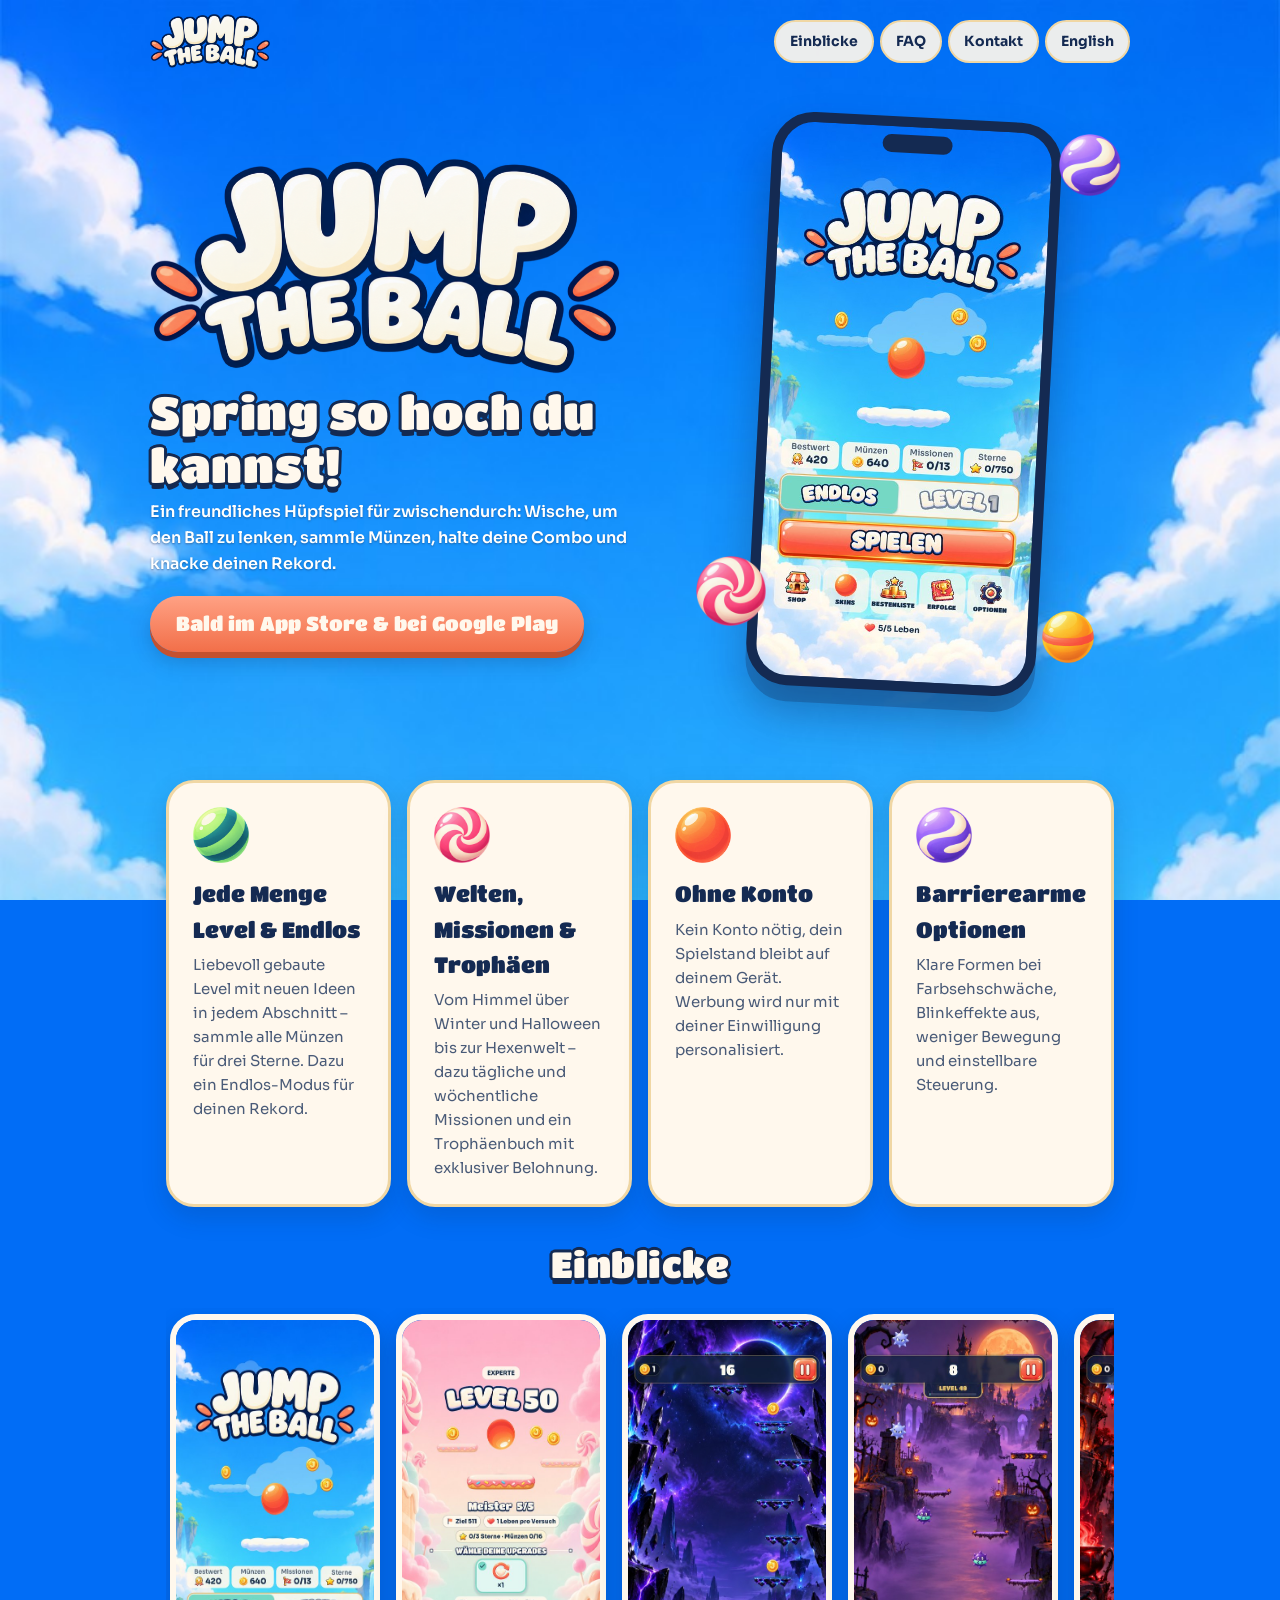
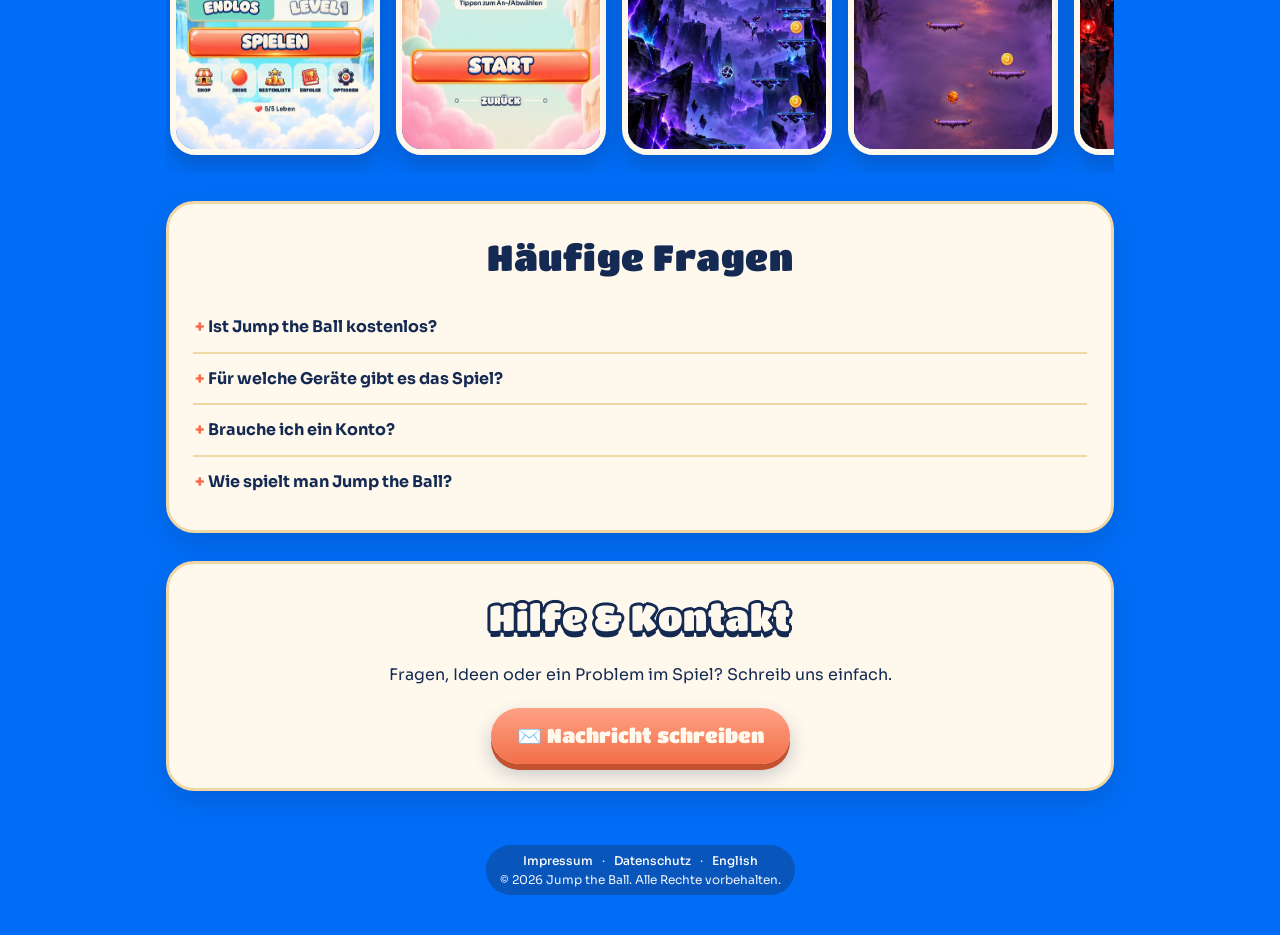
==== commit 89d88ede: "Website: Screenshots mit neuem Startfenster, neuen Knöpfen und HUD" ====
--- a/index.html
+++ b/index.html
@@ -41,7 +41,7 @@
     <img class="side a" src="assets/img/ball_candy_swirl.png?v=4b911b70" alt="">
     <img class="side b" src="assets/img/ball_violet_trail.png?v=2c72253e" alt="">
     <img class="side c" src="assets/img/ball_amber_pulse.png?v=ecb5bb89" alt="">
-    <div class="phone"><img src="assets/img/shot_menu_de.jpg?v=41128360" alt="Hauptmenü von Jump the Ball" width="487" height="1000"></div>
+    <div class="phone"><img src="assets/img/shot_menu_de.jpg?v=c5e635d8" alt="Hauptmenü von Jump the Ball" width="487" height="1000"></div>
   </div>
 </header>
 <main class="wrap">
@@ -51,7 +51,7 @@
 <div class="card feature"><img src="assets/img/ball_violet_trail.png?v=2c72253e" alt=""><h3>Barrierearme Optionen</h3><p>Klare Formen bei Farbsehschwäche, Blinkeffekte aus, weniger Bewegung und einstellbare Steuerung.</p></div></section>
   <section id="einblicke">
     <h2 class="title section">Einblicke</h2>
-    <div class="shots"><img src="assets/img/shot_menu_de.jpg?v=41128360" alt="Hauptmenü von Jump the Ball" width="600" height="1300" loading="lazy"><img src="assets/img/shot_level50_de.jpg?v=8b9991b5" alt="Levelstart von Level 50" width="600" height="1300" loading="lazy"><img src="assets/img/shot_eclipse.jpg?v=64a08dc7" alt="Spielszene in der exklusiven Welt Eclipse Rift" width="600" height="1300" loading="lazy"><img src="assets/img/shot_halloween.jpg?v=a9400d56" alt="Spielszene in der Halloween-Welt" width="600" height="1300" loading="lazy"><img src="assets/img/shot_witches.jpg?v=aa95e8bc" alt="Spielszene in der roten Hexenwelt" width="600" height="1300" loading="lazy"><img src="assets/img/shot_winter.jpg?v=1d65f896" alt="Spielszene in der Winterwelt" width="600" height="1300" loading="lazy"><img src="assets/img/shot_undead.jpg?v=d96f8608" alt="Spielszene in der Untoten-Welt" width="600" height="1300" loading="lazy"><img src="assets/img/shot_missions.jpg?v=85acfa55" alt="Tägliche Missionen" width="600" height="1300" loading="lazy"><img src="assets/img/shot_logbook.jpg?v=25fd71d5" alt="Level-Logbuch mit Sternen" width="600" height="1300" loading="lazy"><img src="assets/img/shot_guide.jpg?v=210e8a12" alt="Sprunghilfe markiert die nächste Plattform" width="600" height="1300" loading="lazy"><img src="assets/img/shot_trophies.jpg?v=791cfa71" alt="Trophäenbuch mit Eclipse-Rift-Belohnung" width="600" height="1300" loading="lazy"><img src="assets/img/shot_best_de.jpg?v=e1ae2e2f" alt="Neuer Bestwert nach einer Runde" width="600" height="1300" loading="lazy"><img src="assets/img/shot_shop.jpg?v=28313214" alt="Shop mit Welten" width="600" height="1300" loading="lazy"></div>
+    <div class="shots"><img src="assets/img/shot_menu_de.jpg?v=c5e635d8" alt="Hauptmenü von Jump the Ball" width="600" height="1300" loading="lazy"><img src="assets/img/shot_level50_de.jpg?v=a4f15c7f" alt="Levelstart von Level 50" width="600" height="1300" loading="lazy"><img src="assets/img/shot_eclipse.jpg?v=0775d4b2" alt="Spielszene in der exklusiven Welt Eclipse Rift" width="600" height="1300" loading="lazy"><img src="assets/img/shot_halloween.jpg?v=d26066c9" alt="Spielszene in der Halloween-Welt" width="600" height="1300" loading="lazy"><img src="assets/img/shot_witches.jpg?v=bf76329f" alt="Spielszene in der roten Hexenwelt" width="600" height="1300" loading="lazy"><img src="assets/img/shot_winter.jpg?v=039262d1" alt="Spielszene in der Winterwelt" width="600" height="1300" loading="lazy"><img src="assets/img/shot_undead.jpg?v=73754f01" alt="Spielszene in der Untoten-Welt" width="600" height="1300" loading="lazy"><img src="assets/img/shot_missions.jpg?v=4ecf95b2" alt="Tägliche Missionen" width="600" height="1300" loading="lazy"><img src="assets/img/shot_logbook.jpg?v=2b95f4f1" alt="Level-Logbuch mit Sternen" width="600" height="1300" loading="lazy"><img src="assets/img/shot_guide.jpg?v=f62a6b86" alt="Sprunghilfe markiert die nächste Plattform" width="600" height="1300" loading="lazy"><img src="assets/img/shot_trophies.jpg?v=83a35916" alt="Trophäenbuch mit Eclipse-Rift-Belohnung" width="600" height="1300" loading="lazy"><img src="assets/img/shot_best_de.jpg?v=924f912a" alt="Neuer Bestwert nach einer Runde" width="600" height="1300" loading="lazy"><img src="assets/img/shot_shop.jpg?v=62b5b3e3" alt="Shop mit Welten" width="600" height="1300" loading="lazy"></div>
   </section>
   <section id="faq" class="card faqs">
     <h2 class="title section dark">Häufige Fragen</h2>
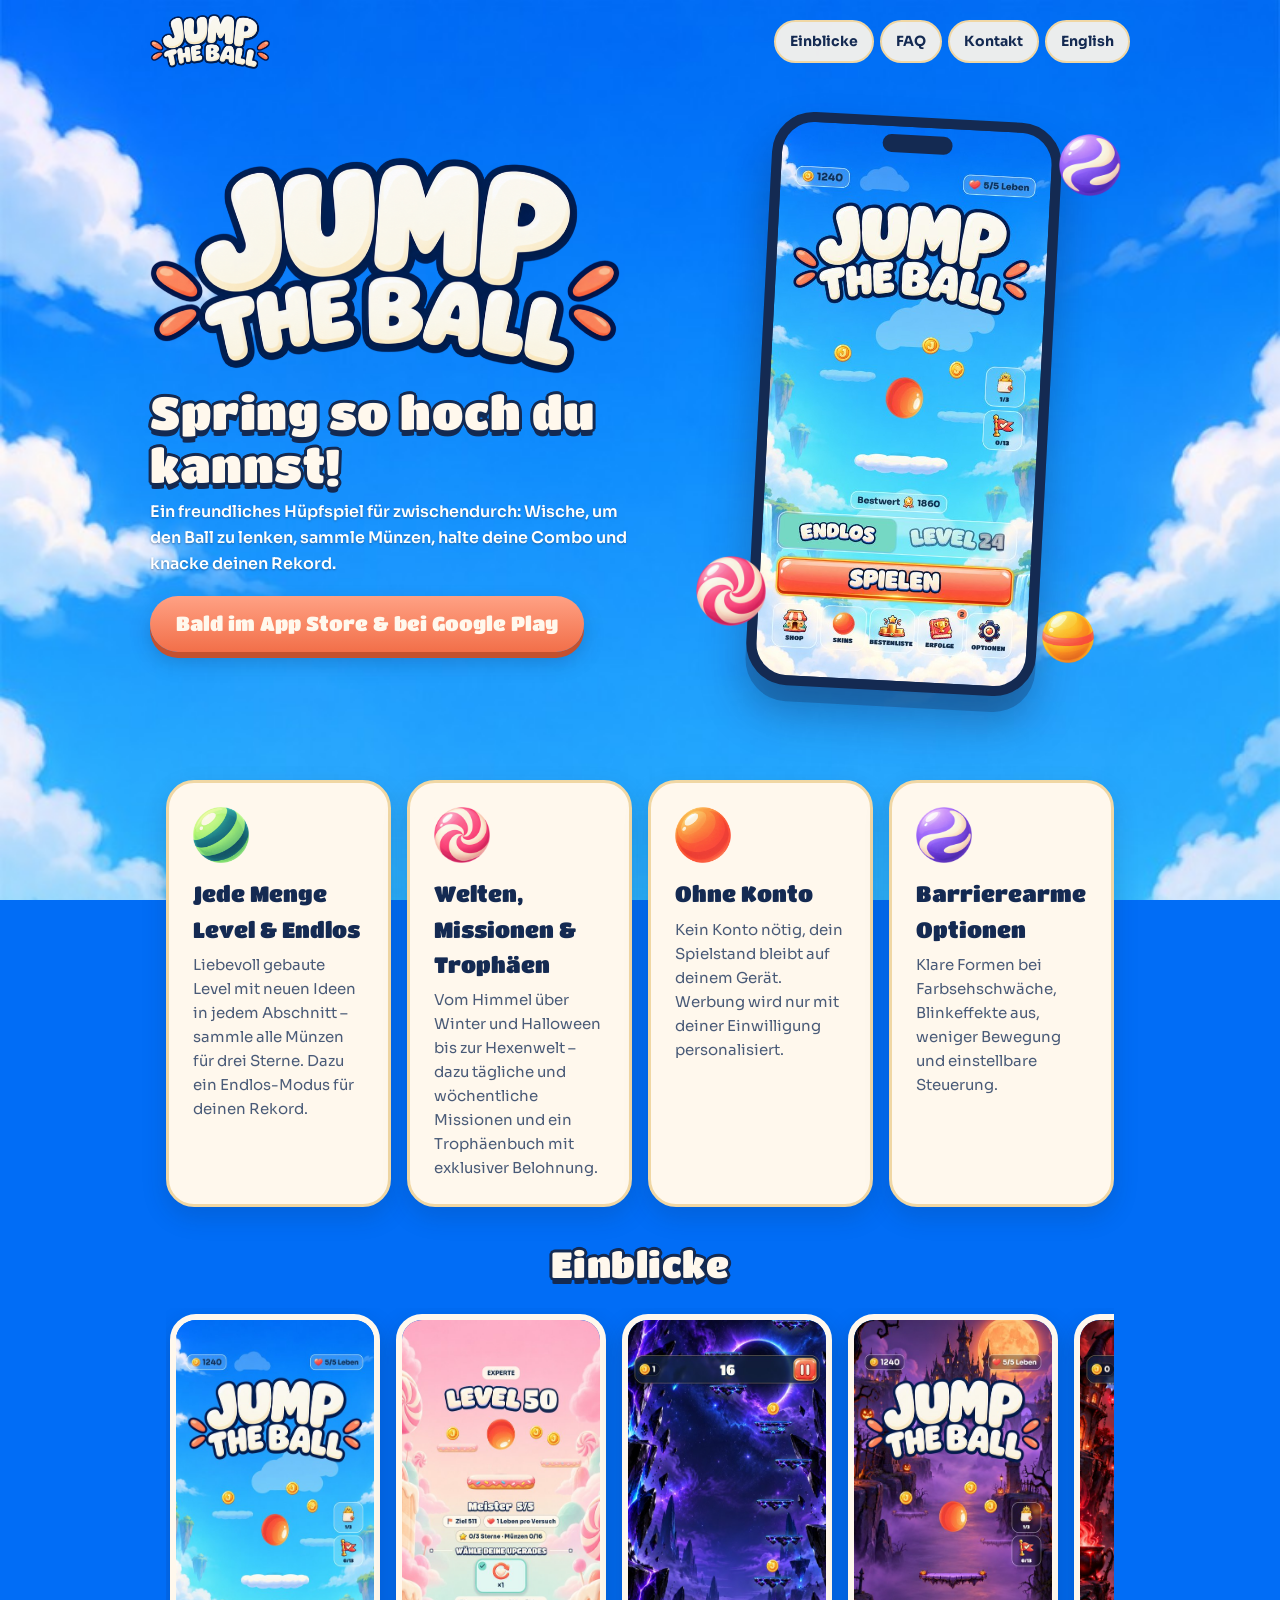
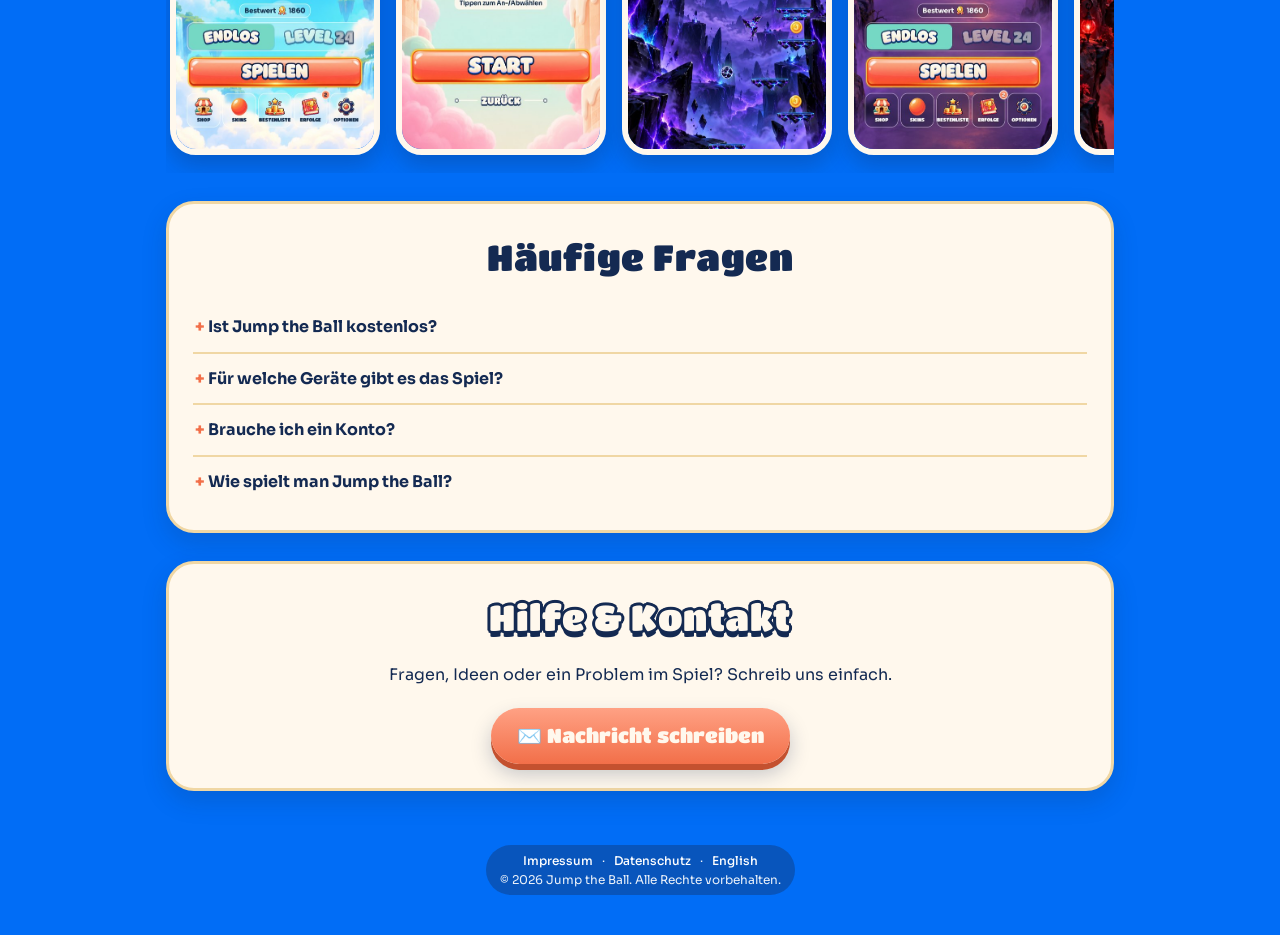
==== commit 813505d4: "Neue Screenshots (neues Menü, Rekord, Shop mit Starter-Paket, Welten, Missionen, Trophäen) Co-Author" ====
--- a/index.html
+++ b/index.html
@@ -41,7 +41,7 @@
     <img class="side a" src="assets/img/ball_candy_swirl.png?v=4b911b70" alt="">
     <img class="side b" src="assets/img/ball_violet_trail.png?v=2c72253e" alt="">
     <img class="side c" src="assets/img/ball_amber_pulse.png?v=ecb5bb89" alt="">
-    <div class="phone"><img src="assets/img/shot_menu_de.jpg?v=c5e635d8" alt="Hauptmenü von Jump the Ball" width="487" height="1000"></div>
+    <div class="phone"><img src="assets/img/shot_menu_de.jpg?v=86d3cb93" alt="Hauptmenü von Jump the Ball" width="487" height="1000"></div>
   </div>
 </header>
 <main class="wrap">
@@ -51,7 +51,7 @@
 <div class="card feature"><img src="assets/img/ball_violet_trail.png?v=2c72253e" alt=""><h3>Barrierearme Optionen</h3><p>Klare Formen bei Farbsehschwäche, Blinkeffekte aus, weniger Bewegung und einstellbare Steuerung.</p></div></section>
   <section id="einblicke">
     <h2 class="title section">Einblicke</h2>
-    <div class="shots"><img src="assets/img/shot_menu_de.jpg?v=c5e635d8" alt="Hauptmenü von Jump the Ball" width="600" height="1300" loading="lazy"><img src="assets/img/shot_level50_de.jpg?v=a4f15c7f" alt="Levelstart von Level 50" width="600" height="1300" loading="lazy"><img src="assets/img/shot_eclipse.jpg?v=0775d4b2" alt="Spielszene in der exklusiven Welt Eclipse Rift" width="600" height="1300" loading="lazy"><img src="assets/img/shot_halloween.jpg?v=d26066c9" alt="Spielszene in der Halloween-Welt" width="600" height="1300" loading="lazy"><img src="assets/img/shot_witches.jpg?v=bf76329f" alt="Spielszene in der roten Hexenwelt" width="600" height="1300" loading="lazy"><img src="assets/img/shot_winter.jpg?v=039262d1" alt="Spielszene in der Winterwelt" width="600" height="1300" loading="lazy"><img src="assets/img/shot_undead.jpg?v=73754f01" alt="Spielszene in der Untoten-Welt" width="600" height="1300" loading="lazy"><img src="assets/img/shot_missions.jpg?v=4ecf95b2" alt="Tägliche Missionen" width="600" height="1300" loading="lazy"><img src="assets/img/shot_logbook.jpg?v=2b95f4f1" alt="Level-Logbuch mit Sternen" width="600" height="1300" loading="lazy"><img src="assets/img/shot_guide.jpg?v=f62a6b86" alt="Sprunghilfe markiert die nächste Plattform" width="600" height="1300" loading="lazy"><img src="assets/img/shot_trophies.jpg?v=83a35916" alt="Trophäenbuch mit Eclipse-Rift-Belohnung" width="600" height="1300" loading="lazy"><img src="assets/img/shot_best_de.jpg?v=924f912a" alt="Neuer Bestwert nach einer Runde" width="600" height="1300" loading="lazy"><img src="assets/img/shot_shop.jpg?v=62b5b3e3" alt="Shop mit Welten" width="600" height="1300" loading="lazy"></div>
+    <div class="shots"><img src="assets/img/shot_menu_de.jpg?v=86d3cb93" alt="Hauptmenü von Jump the Ball" width="600" height="1300" loading="lazy"><img src="assets/img/shot_level50_de.jpg?v=a4f15c7f" alt="Levelstart von Level 50" width="600" height="1300" loading="lazy"><img src="assets/img/shot_eclipse.jpg?v=0775d4b2" alt="Spielszene in der exklusiven Welt Eclipse Rift" width="600" height="1300" loading="lazy"><img src="assets/img/shot_halloween.jpg?v=fb5808e6" alt="Spielszene in der Halloween-Welt" width="600" height="1300" loading="lazy"><img src="assets/img/shot_witches.jpg?v=bf76329f" alt="Spielszene in der roten Hexenwelt" width="600" height="1300" loading="lazy"><img src="assets/img/shot_winter.jpg?v=5e865e6b" alt="Spielszene in der Winterwelt" width="600" height="1300" loading="lazy"><img src="assets/img/shot_undead.jpg?v=73754f01" alt="Spielszene in der Untoten-Welt" width="600" height="1300" loading="lazy"><img src="assets/img/shot_missions.jpg?v=f933120e" alt="Tägliche Missionen" width="600" height="1300" loading="lazy"><img src="assets/img/shot_logbook.jpg?v=2b95f4f1" alt="Level-Logbuch mit Sternen" width="600" height="1300" loading="lazy"><img src="assets/img/shot_guide.jpg?v=f62a6b86" alt="Sprunghilfe markiert die nächste Plattform" width="600" height="1300" loading="lazy"><img src="assets/img/shot_trophies.jpg?v=f31db23e" alt="Trophäenbuch mit Eclipse-Rift-Belohnung" width="600" height="1300" loading="lazy"><img src="assets/img/shot_best_de.jpg?v=9407d8b5" alt="Neuer Bestwert nach einer Runde" width="600" height="1300" loading="lazy"><img src="assets/img/shot_shop.jpg?v=c2ae8607" alt="Shop mit Welten" width="600" height="1300" loading="lazy"></div>
   </section>
   <section id="faq" class="card faqs">
     <h2 class="title section dark">Häufige Fragen</h2>
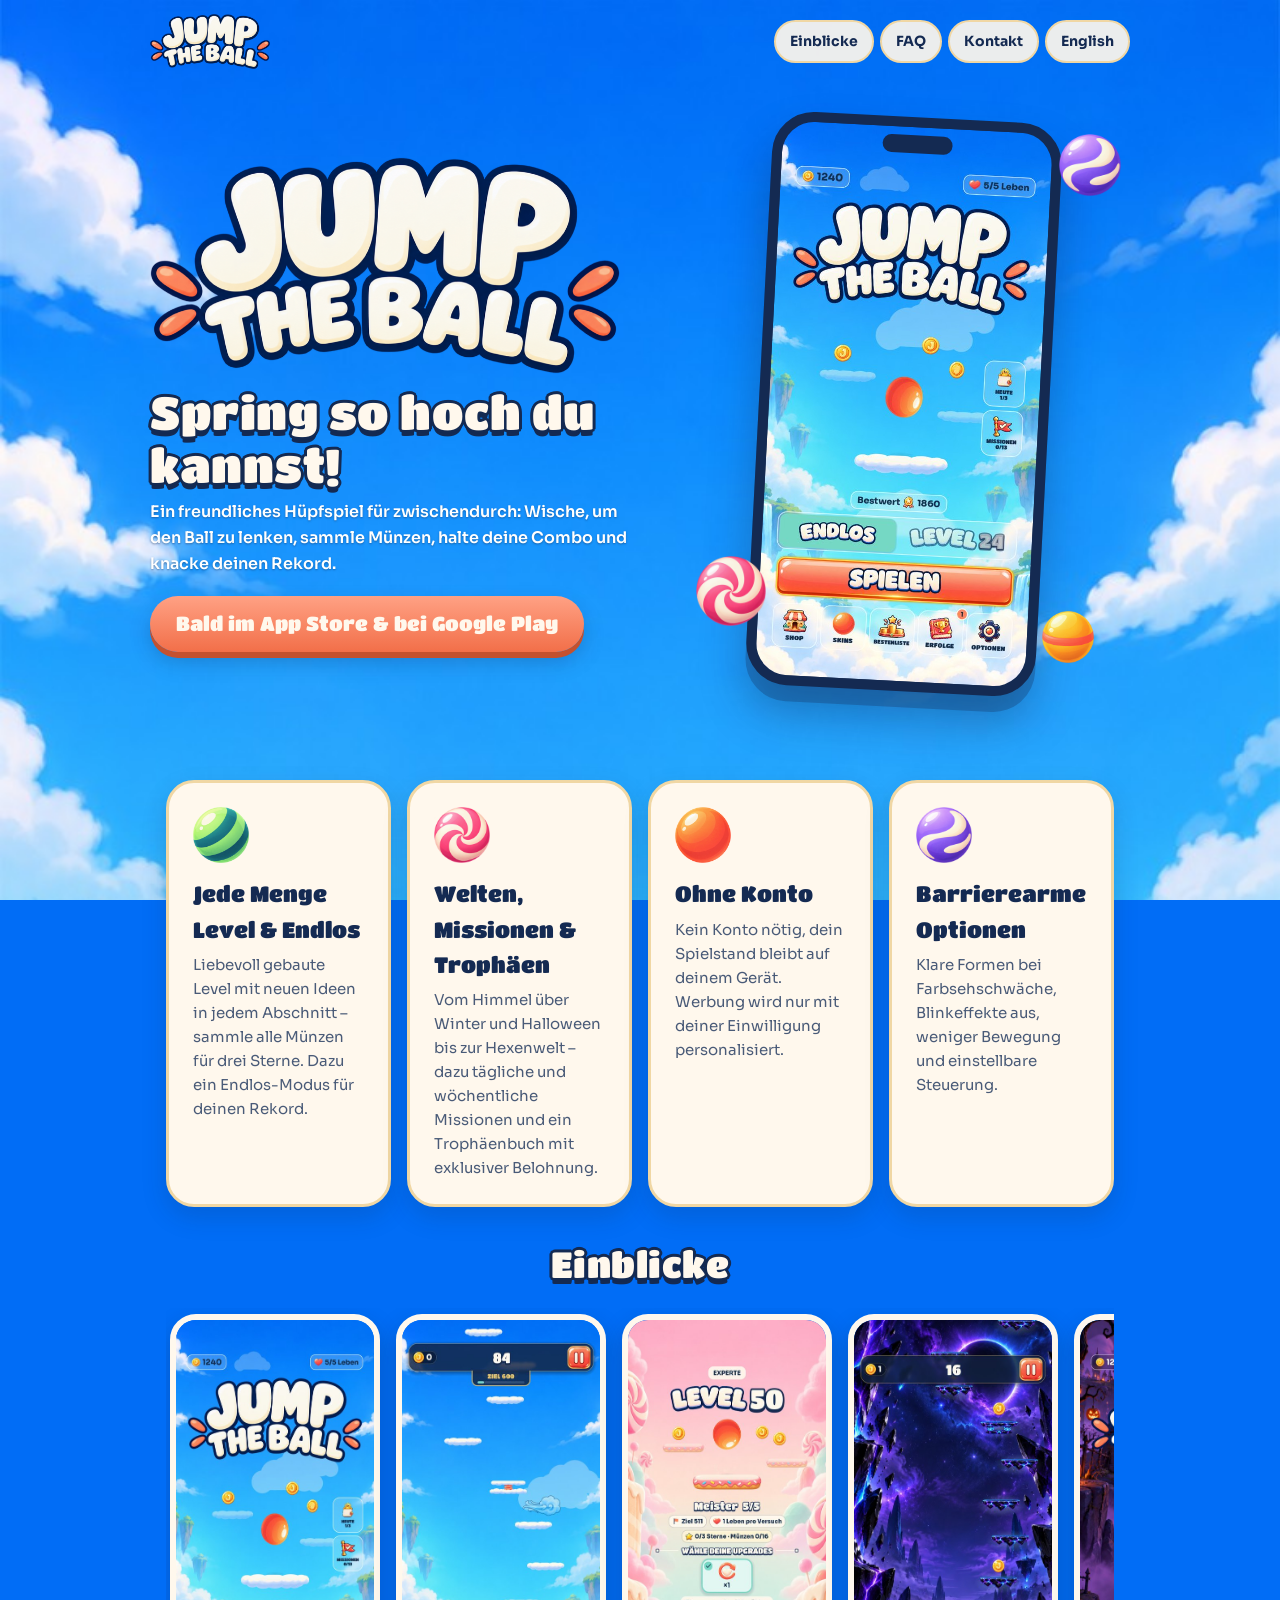
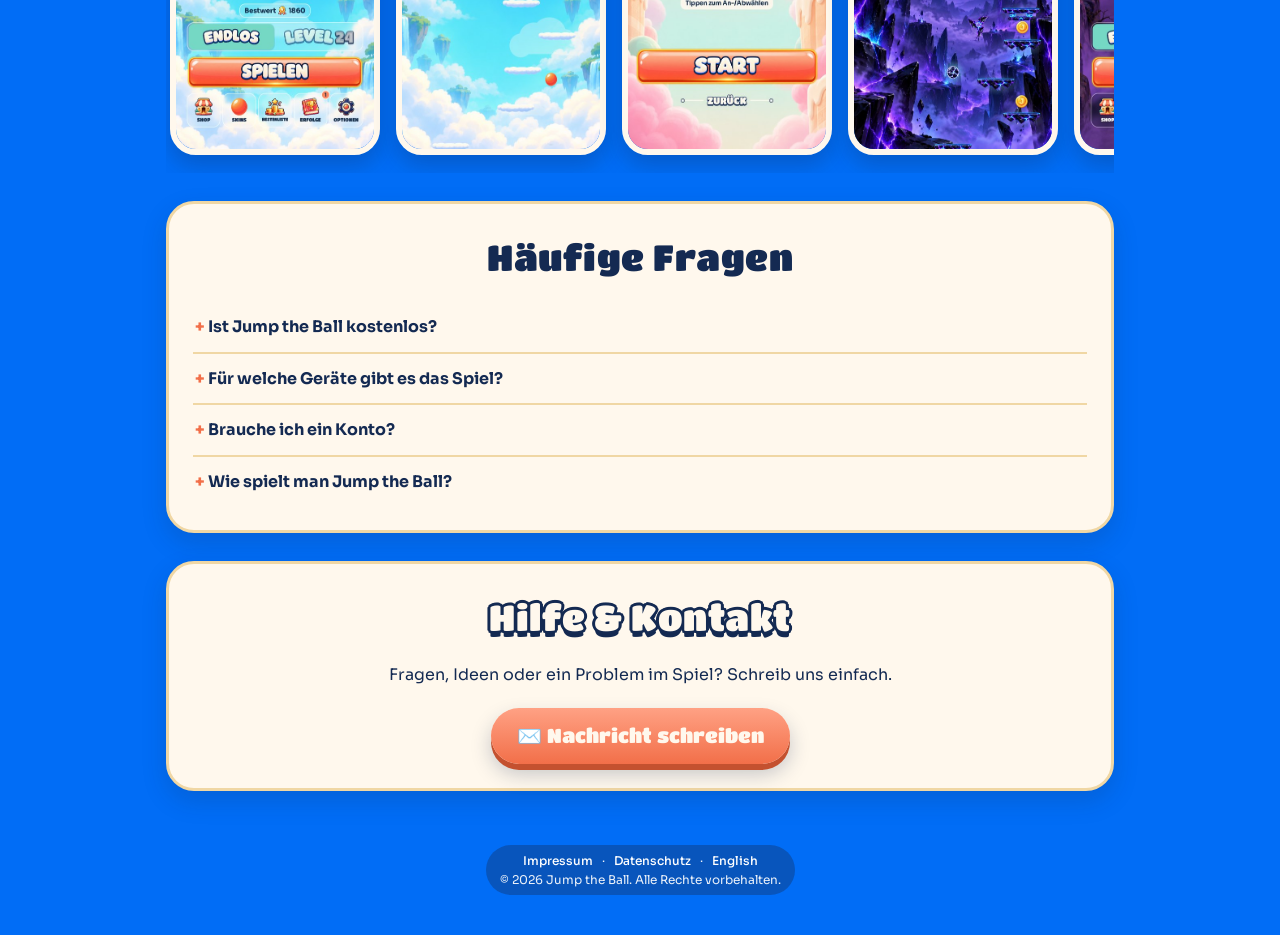
==== commit 6e6f4ba8: "Neue Bilder: Menü, Tagesaufgabe (neu), Missionen Co-Authored-By: Claude Sonnet 5.5 <noreply@anthropi" ====
--- a/index.html
+++ b/index.html
@@ -23,7 +23,7 @@
 <link rel="icon" href="assets/img/app_icon.png?v=f6f01aa8">
 <link rel="apple-touch-icon" href="assets/img/app_icon.png?v=f6f01aa8">
 <link rel="stylesheet" href="style.css?v=b2a1a119">
-<script type="application/ld+json">{"@context": "https://schema.org", "@type": "VideoGame", "name": "Jump the Ball", "url": "https://jumptheball-game.github.io/", "description": "Ein freundliches Hüpfspiel für zwischendurch: Wische, um den Ball zu lenken, sammle Münzen, halte deine Combo und knacke deinen Rekord.", "genre": ["Arcade", "Casual"], "gamePlatform": ["iOS", "Android"], "operatingSystem": "iOS, Android", "applicationCategory": "GameApplication", "inLanguage": ["de", "en"], "image": "https://jumptheball-game.github.io/assets/img/og.jpg", "screenshot": ["https://jumptheball-game.github.io/assets/img/shot_menu_de.jpg", "https://jumptheball-game.github.io/assets/img/shot_level50_de.jpg", "https://jumptheball-game.github.io/assets/img/shot_eclipse.jpg", "https://jumptheball-game.github.io/assets/img/shot_halloween.jpg"], "author": {"@type": "Person", "name": "Leonardo Kubina"}, "publisher": {"@type": "Organization", "name": "LKBX Design"}}</script>
+<script type="application/ld+json">{"@context": "https://schema.org", "@type": "VideoGame", "name": "Jump the Ball", "url": "https://jumptheball-game.github.io/", "description": "Ein freundliches Hüpfspiel für zwischendurch: Wische, um den Ball zu lenken, sammle Münzen, halte deine Combo und knacke deinen Rekord.", "genre": ["Arcade", "Casual"], "gamePlatform": ["iOS", "Android"], "operatingSystem": "iOS, Android", "applicationCategory": "GameApplication", "inLanguage": ["de", "en"], "image": "https://jumptheball-game.github.io/assets/img/og.jpg", "screenshot": ["https://jumptheball-game.github.io/assets/img/shot_menu_de.jpg", "https://jumptheball-game.github.io/assets/img/shot_daily_de.jpg", "https://jumptheball-game.github.io/assets/img/shot_level50_de.jpg", "https://jumptheball-game.github.io/assets/img/shot_eclipse.jpg"], "author": {"@type": "Person", "name": "Leonardo Kubina"}, "publisher": {"@type": "Organization", "name": "LKBX Design"}}</script>
 </head>
 <body>
 <nav class="nav wrap" aria-label="Navigation">
@@ -41,7 +41,7 @@
     <img class="side a" src="assets/img/ball_candy_swirl.png?v=4b911b70" alt="">
     <img class="side b" src="assets/img/ball_violet_trail.png?v=2c72253e" alt="">
     <img class="side c" src="assets/img/ball_amber_pulse.png?v=ecb5bb89" alt="">
-    <div class="phone"><img src="assets/img/shot_menu_de.jpg?v=86d3cb93" alt="Hauptmenü von Jump the Ball" width="487" height="1000"></div>
+    <div class="phone"><img src="assets/img/shot_menu_de.jpg?v=2a596d10" alt="Hauptmenü von Jump the Ball" width="487" height="1000"></div>
   </div>
 </header>
 <main class="wrap">
@@ -51,7 +51,7 @@
 <div class="card feature"><img src="assets/img/ball_violet_trail.png?v=2c72253e" alt=""><h3>Barrierearme Optionen</h3><p>Klare Formen bei Farbsehschwäche, Blinkeffekte aus, weniger Bewegung und einstellbare Steuerung.</p></div></section>
   <section id="einblicke">
     <h2 class="title section">Einblicke</h2>
-    <div class="shots"><img src="assets/img/shot_menu_de.jpg?v=86d3cb93" alt="Hauptmenü von Jump the Ball" width="600" height="1300" loading="lazy"><img src="assets/img/shot_level50_de.jpg?v=a4f15c7f" alt="Levelstart von Level 50" width="600" height="1300" loading="lazy"><img src="assets/img/shot_eclipse.jpg?v=0775d4b2" alt="Spielszene in der exklusiven Welt Eclipse Rift" width="600" height="1300" loading="lazy"><img src="assets/img/shot_halloween.jpg?v=fb5808e6" alt="Spielszene in der Halloween-Welt" width="600" height="1300" loading="lazy"><img src="assets/img/shot_witches.jpg?v=bf76329f" alt="Spielszene in der roten Hexenwelt" width="600" height="1300" loading="lazy"><img src="assets/img/shot_winter.jpg?v=5e865e6b" alt="Spielszene in der Winterwelt" width="600" height="1300" loading="lazy"><img src="assets/img/shot_undead.jpg?v=73754f01" alt="Spielszene in der Untoten-Welt" width="600" height="1300" loading="lazy"><img src="assets/img/shot_missions.jpg?v=f933120e" alt="Tägliche Missionen" width="600" height="1300" loading="lazy"><img src="assets/img/shot_logbook.jpg?v=2b95f4f1" alt="Level-Logbuch mit Sternen" width="600" height="1300" loading="lazy"><img src="assets/img/shot_guide.jpg?v=f62a6b86" alt="Sprunghilfe markiert die nächste Plattform" width="600" height="1300" loading="lazy"><img src="assets/img/shot_trophies.jpg?v=f31db23e" alt="Trophäenbuch mit Eclipse-Rift-Belohnung" width="600" height="1300" loading="lazy"><img src="assets/img/shot_best_de.jpg?v=9407d8b5" alt="Neuer Bestwert nach einer Runde" width="600" height="1300" loading="lazy"><img src="assets/img/shot_shop.jpg?v=c2ae8607" alt="Shop mit Welten" width="600" height="1300" loading="lazy"></div>
+    <div class="shots"><img src="assets/img/shot_menu_de.jpg?v=2a596d10" alt="Hauptmenü von Jump the Ball" width="600" height="1300" loading="lazy"><img src="assets/img/shot_daily_de.jpg?v=34f92374" alt="Tagesaufgabe mit Zielanzeige" width="600" height="1300" loading="lazy"><img src="assets/img/shot_level50_de.jpg?v=a4f15c7f" alt="Levelstart von Level 50" width="600" height="1300" loading="lazy"><img src="assets/img/shot_eclipse.jpg?v=0775d4b2" alt="Spielszene in der exklusiven Welt Eclipse Rift" width="600" height="1300" loading="lazy"><img src="assets/img/shot_halloween.jpg?v=fb5808e6" alt="Spielszene in der Halloween-Welt" width="600" height="1300" loading="lazy"><img src="assets/img/shot_witches.jpg?v=bf76329f" alt="Spielszene in der roten Hexenwelt" width="600" height="1300" loading="lazy"><img src="assets/img/shot_winter.jpg?v=5e865e6b" alt="Spielszene in der Winterwelt" width="600" height="1300" loading="lazy"><img src="assets/img/shot_undead.jpg?v=73754f01" alt="Spielszene in der Untoten-Welt" width="600" height="1300" loading="lazy"><img src="assets/img/shot_missions.jpg?v=3646916b" alt="Tägliche Missionen" width="600" height="1300" loading="lazy"><img src="assets/img/shot_logbook.jpg?v=2b95f4f1" alt="Level-Logbuch mit Sternen" width="600" height="1300" loading="lazy"><img src="assets/img/shot_guide.jpg?v=f62a6b86" alt="Sprunghilfe markiert die nächste Plattform" width="600" height="1300" loading="lazy"><img src="assets/img/shot_trophies.jpg?v=f31db23e" alt="Trophäenbuch mit Eclipse-Rift-Belohnung" width="600" height="1300" loading="lazy"><img src="assets/img/shot_best_de.jpg?v=9407d8b5" alt="Neuer Bestwert nach einer Runde" width="600" height="1300" loading="lazy"></div>
   </section>
   <section id="faq" class="card faqs">
     <h2 class="title section dark">Häufige Fragen</h2>
